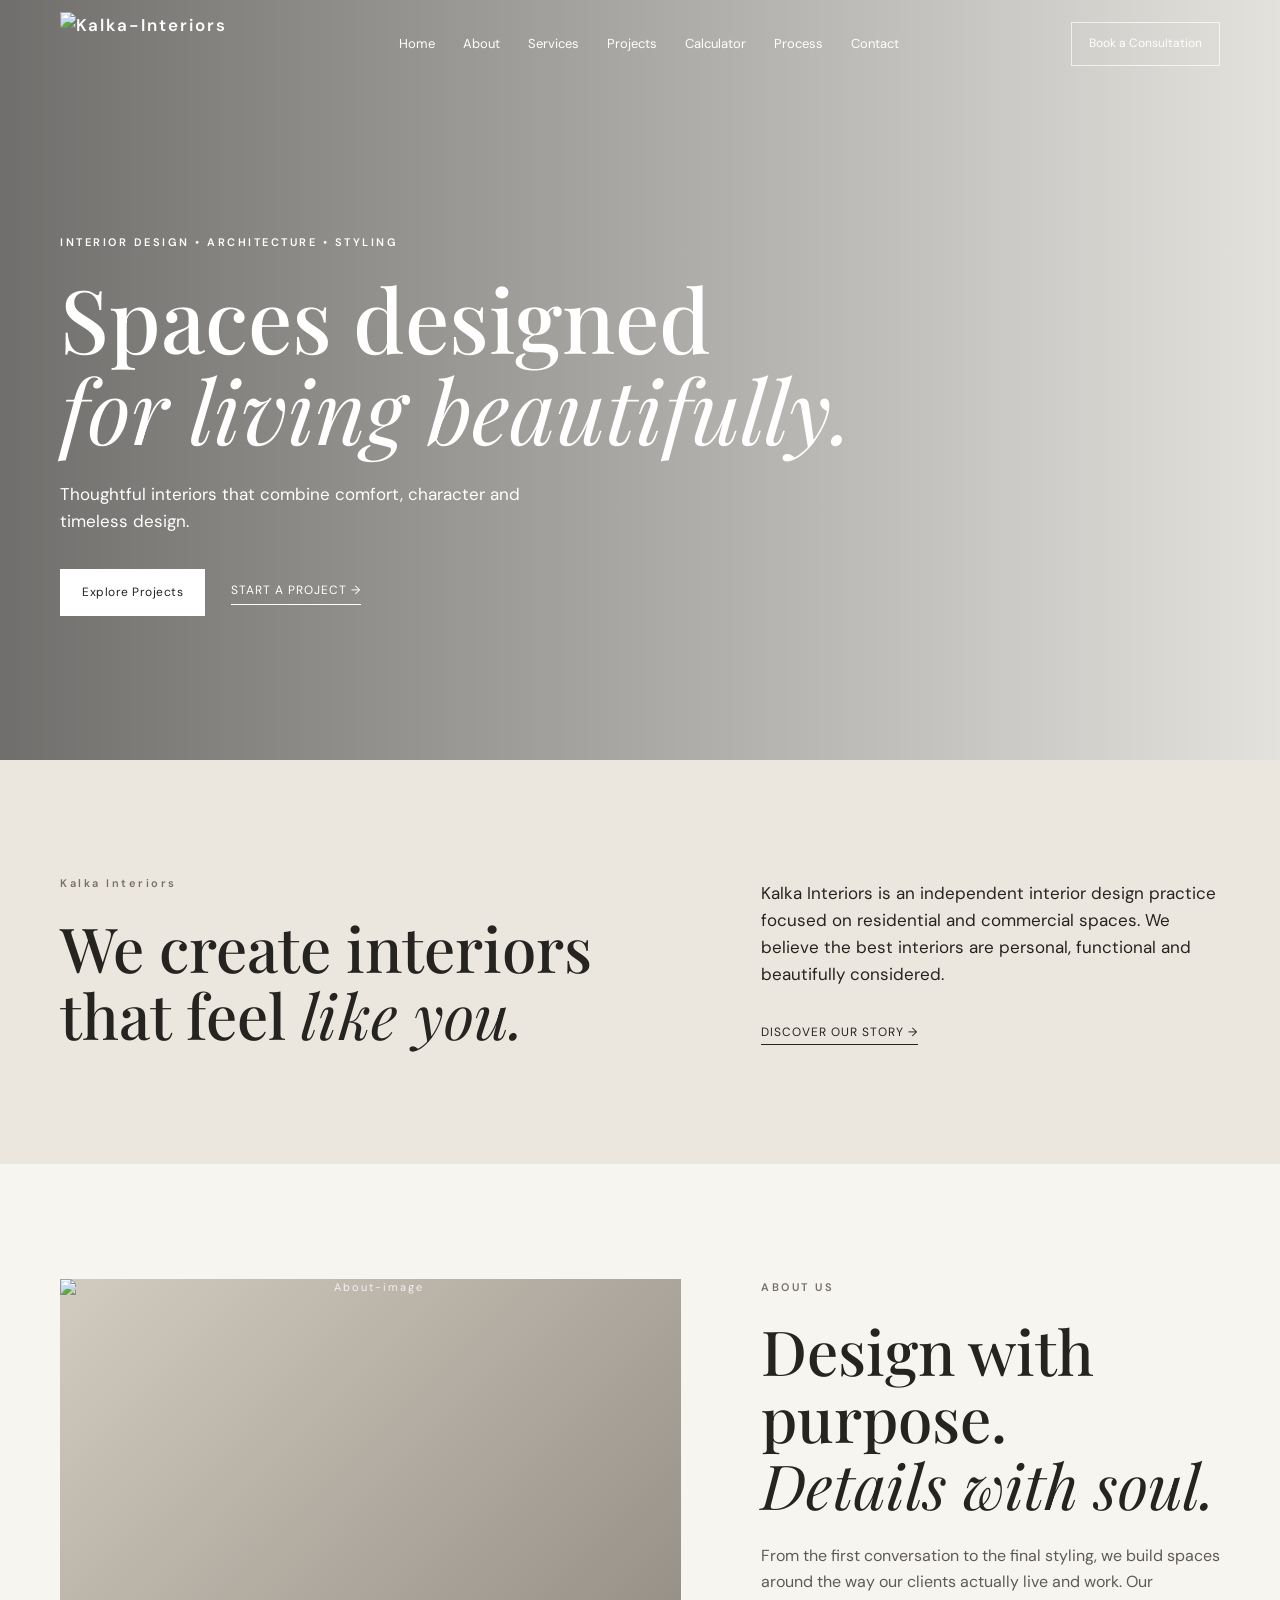
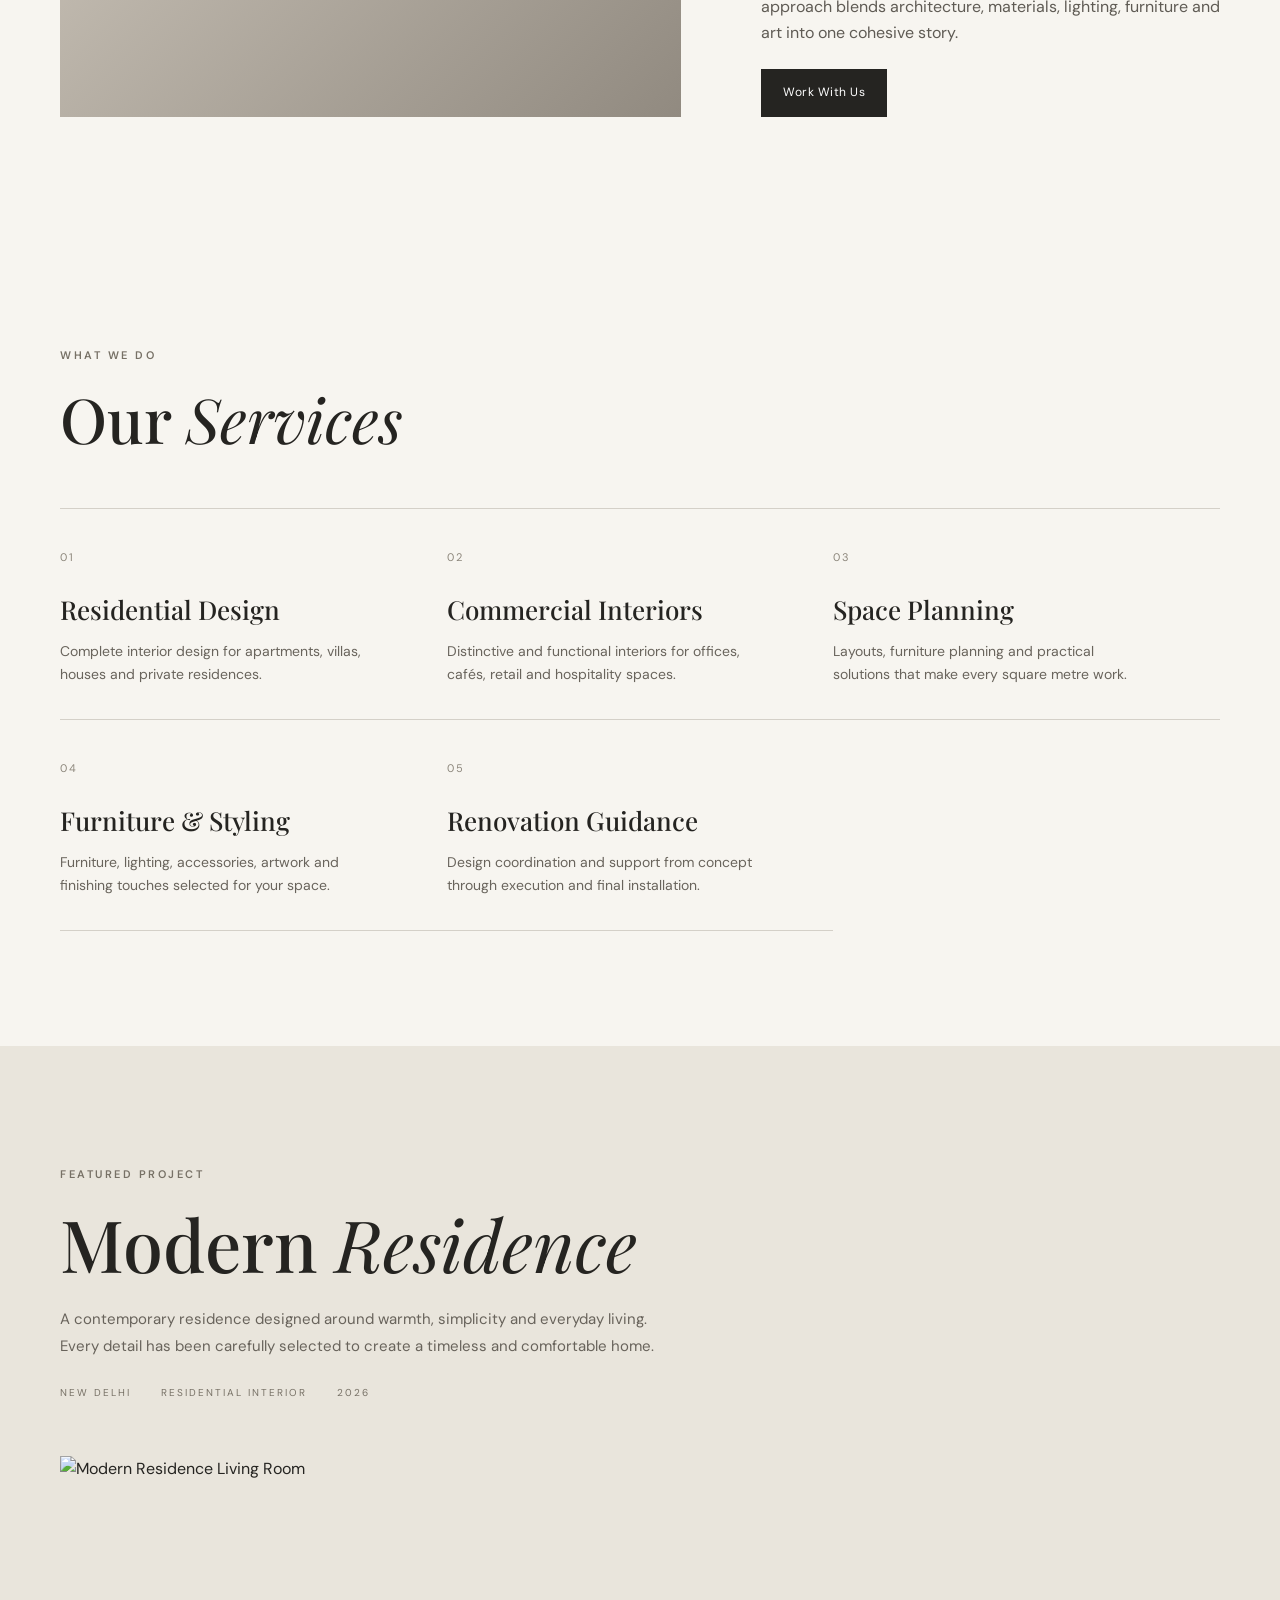
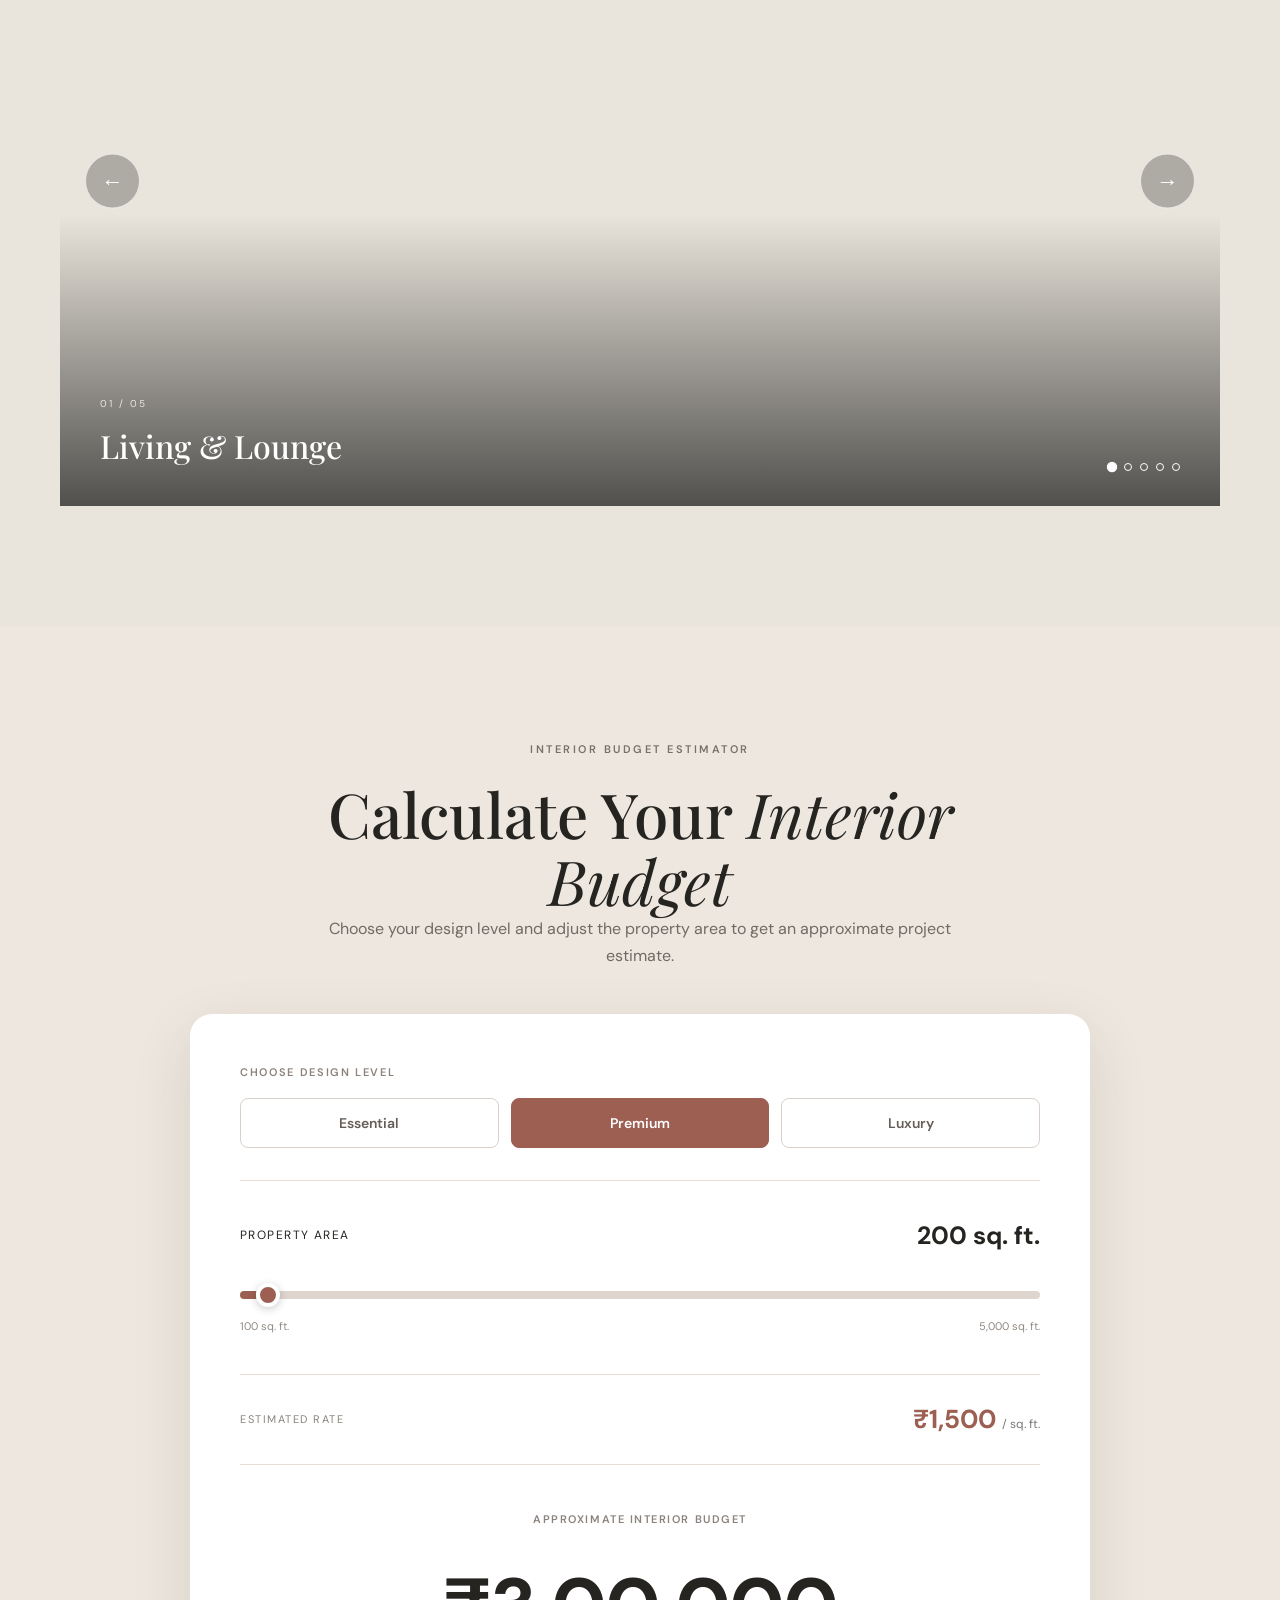
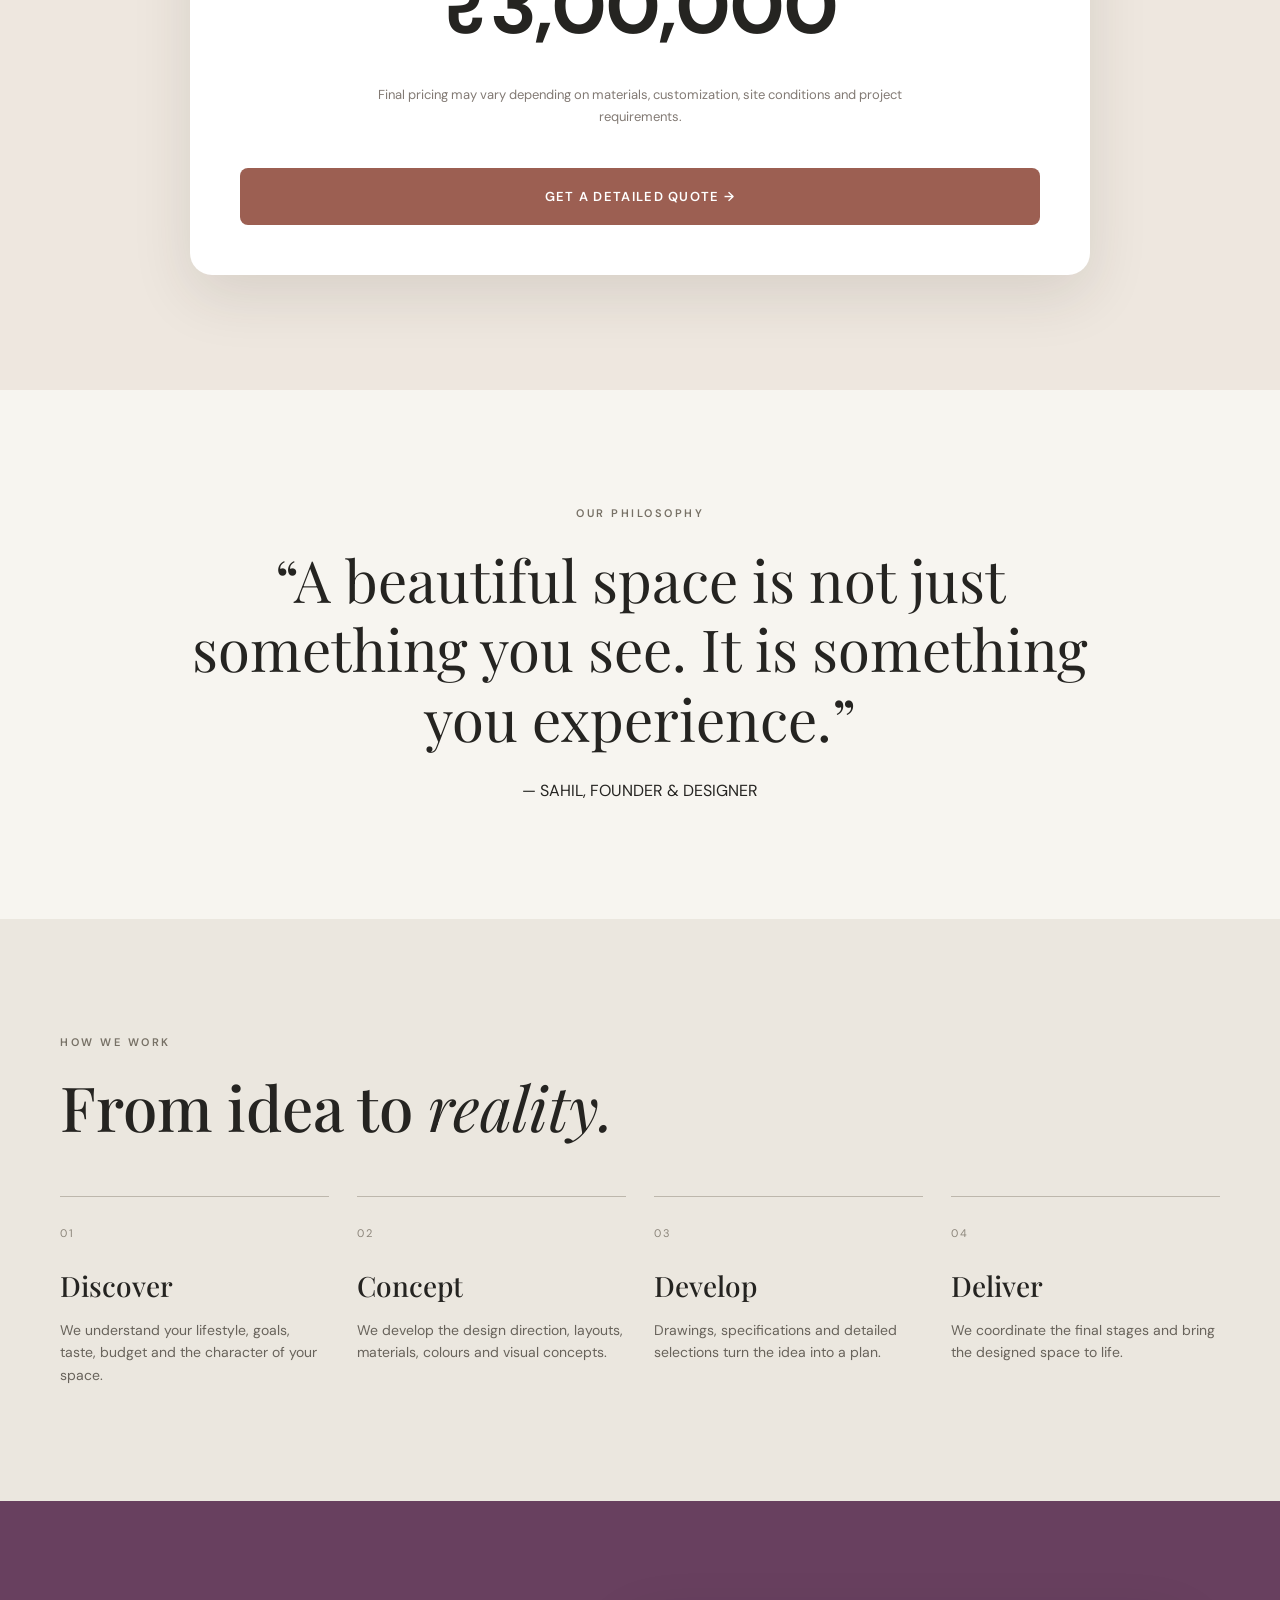
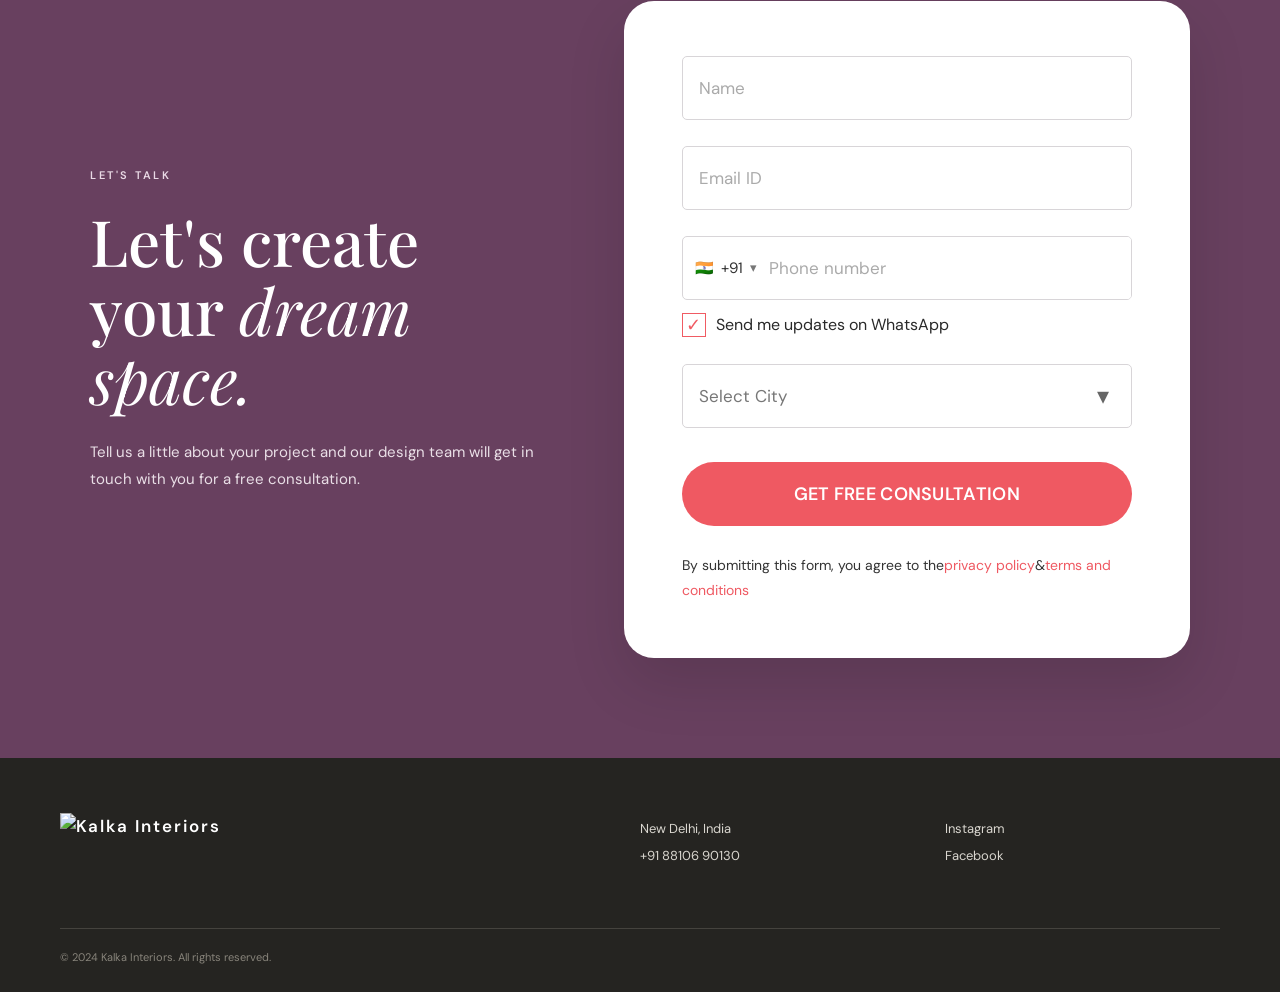
==== index.html @ 10a17a15 "Add files via upload" ====
<!DOCTYPE html>
<html lang="en">
<head>
  <meta charset="UTF-8" />
  <meta name="viewport" content="width=device-width, initial-scale=1.0" />
  <meta name="description" content="Kalka Interiors creates thoughtful and timeless interior designs. Explore our residential and commercial interior design services and start your project today." />
  <title>Kalka Interiors | Interior Design & Architecture</title>
  <meta name="robots" content="index, follow">
  <link rel="canonical" href="https://yourdomain.com/">
  <meta property="og:title" content="Kalka Interiors | Interior Design & Architecture">
  <meta property="og:description" content="Thoughtful interiors that combine comfort, character and timeless design.">
  <meta property="og:image" content="https://yourdomain.com/images/og-image.jpg">
  <meta property="og:url" content="https://yourdomain.com/">
  <meta property="og:type" content="website">
  <meta property="og:site_name" content="Kalka Interiors">
  <link rel="icon" href="images/logo.png" />
  <link rel="preconnect" href="https://fonts.googleapis.com">
  <link rel="preconnect" href="https://fonts.gstatic.com" crossorigin>
  <link href="https://fonts.googleapis.com/css2?family=DM+Sans:wght@400;500;600&family=Playfair+Display:wght@500;600&display=swap" rel="stylesheet">
  <link rel="stylesheet" href="style.css" />
</head>
<body>
<header class="header" id="home">
  <div class="container nav">
    <a class="logo" href="#home"><img src="images/logo.png" alt="Kalka-Interiors"></a>
    <button class="menu-toggle" aria-label="Open menu">☰</button>
    <nav class="nav-links">
      <a href="#home">Home</a><a href="#about">About</a><a href="#services">Services</a><a href="#projects">Projects</a><a href="#calculator">Calculator</a><a href="#process">Process</a><a href="#contact">Contact</a>
    </nav><a class="nav-cta" href="#contact">Book a Consultation</a>
  </div>
</header>
<main>
  <section class="hero">
    <div class="hero-image"></div><div class="hero-overlay"></div>
    <div class="container hero-content">
      <p class="eyebrow">INTERIOR DESIGN • ARCHITECTURE • STYLING</p>
      <h1>Spaces designed<br><em>for living beautifully.</em></h1>
      <p class="hero-text">Thoughtful interiors that combine comfort, character and timeless design.</p>
      <div class="hero-actions">
        <a class="button button-light" href="#projects">Explore Projects</a>
        <a class="text-link light" href="#contact">Start a Project →</a>
      </div>
    </div>
  </section>

  <section class="intro section">
    <div class="container intro-grid">
      <div><p class="eyebrow dark">Kalka Interiors</p><h2>We create interiors<br>that feel <em>like you.</em></h2></div>
      <div class="intro-copy">
        <p>Kalka Interiors is an independent interior design practice focused on residential and commercial spaces. We believe the best interiors are personal, functional and beautifully considered.</p>
        <a class="text-link" href="#about">Discover our story →</a>
      </div>
    </div>
  </section>
  <section class="about section" id="about">
    <div class="container split">
      <div class="about-image image-placeholder">
        <img src="images/about-image.png" alt="About-image">
      </div>
      <div class="about-copy">
        <p class="eyebrow dark">ABOUT US</p>
        <h2>Design with purpose.<br><em>Details with soul.</em></h2>
        <p>From the first conversation to the final styling, we build spaces around the way our clients actually live and work. Our approach blends architecture, materials, lighting, furniture and art into one cohesive story.</p>
        <a class="button button-dark" href="#contact">Work With Us</a>
      </div>
    </div>
  </section>
  <section class="services section" id="services">
    <div class="container">
      <div class="section-heading">
        <div><p class="eyebrow dark">WHAT WE DO</p><h2>Our <em>Services</em></h2></div>
      </div>
      <div class="service-grid">
        <article class="service-card">
          <span>01</span><h3>Residential Design</h3>
          <p>Complete interior design for apartments, villas, houses and private residences.</p>
        </article>
        <article class="service-card">
          <span>02</span><h3>Commercial Interiors</h3>
          <p>Distinctive and functional interiors for offices, cafés, retail and hospitality spaces.</p>
        </article>
        <article class="service-card">
          <span>03</span><h3>Space Planning</h3>
          <p>Layouts, furniture planning and practical solutions that make every square metre work.</p>
        </article>
        <article class="service-card">
          <span>04</span><h3>Furniture & Styling</h3>
          <p>Furniture, lighting, accessories, artwork and finishing touches selected for your space.</p>
        </article>
        <article class="service-card">
          <span>05</span><h3>Renovation Guidance</h3>
          <p>Design coordination and support from concept through execution and final installation.</p>
        </article>
      </div>
    </div>
  </section>
<section class="residence-section" id="projects">
    <div class="residence-container">
        <div class="residence-heading">
            <p class="eyebrow dark">FEATURED PROJECT</p>
            <h2>Modern <em>Residence</em></h2>
            <p class="residence-description">A contemporary residence designed around warmth, simplicity and everyday living. Every detail has been carefully selected to create a timeless and comfortable home.</p>
            <div class="residence-details">
                <span>NEW DELHI</span><span>RESIDENTIAL INTERIOR</span><span>2026</span>
            </div>
        </div>
        <div class="residence-slider">
            <div class="slides">
                <div class="slide active">
                    <img src="images/living-room.png" alt="Modern Residence Living Room">
                    <div class="slide-caption"><span>01 / 05</span><h3>Living & Lounge</h3></div>
                </div>
                <div class="slide">
                    <img src="images/bedroom.png" alt="Modern Residence Bedroom">
                    <div class="slide-caption"><span>02 / 05</span><h3>Master Bedroom</h3></div>
                </div>
                <div class="slide">
                    <img src="images/kitchen.png" alt="Modern Residence Kitchen">
                    <div class="slide-caption"><span>03 / 05</span><h3>Kitchen & Dining</h3></div>
                </div>
                <div class="slide">
                    <img src="images/dining-room.png" alt="Modern Residence Dining Area"><div class="slide-caption"><span>04 / 05</span><h3>Family Lounge</h3></div>
                </div>
                <div class="slide">
                    <img src="images/bathroom.png" alt="Modern Residence Bathroom"><div class="slide-caption"><span>05 / 05</span><h3>Luxury Bathroom</h3></div>
                </div>
            </div>
            <button class="slider-button previous" onclick="changeSlide(-1)">
                &#8592;
            </button>
            <button class="slider-button next" onclick="changeSlide(1)">
                &#8594;
            </button>
            <div class="slider-dots">
                <button class="dot active" onclick="showSlide(0)"></button>
                <button class="dot" onclick="showSlide(1)"></button>
                <button class="dot" onclick="showSlide(2)"></button>
                <button class="dot" onclick="showSlide(3)"></button>
                <button class="dot"onclick="showSlide(4)"></button>
            </div>
        </div>
    </div>
</section>
<!-- INTERIOR CALCULATOR -->
<section class="calculator-section section" id="calculator">
      <div class="container calculator-wrap">
        <div class="calculator-heading">
          <p class="eyebrow dark">INTERIOR BUDGET ESTIMATOR</p>
          <h2>Calculate Your <em>Interior Budget</em></h2>
          <p>Choose your design level and adjust the property area to get an approximate project estimate.</p>
        </div>
        <div class="calculator-card">
          <div class="calculator-level-selection">
            <span class="calculator-label">CHOOSE DESIGN LEVEL</span>
            <div class="level-buttons">
              <button class="level-select-button" data-level="Essential">Essential</button>
              <button class="level-select-button active" data-level="Premium">Premium</button>
              <button class="level-select-button" data-level="Luxury">Luxury</button>
            </div>
          </div>
          <div class="calculator-area">
            <div class="calculator-row"><span>PROPERTY AREA</span><strong><span id="areaValue">200</span> sq.
                ft.</strong></div>
            <input type="range" id="areaSlider" min="100" max="5000" step="50" value="200">
            <div class="range-labels"><span>100 sq. ft.</span><span>5,000 sq. ft.</span></div>
          </div>
          <div class="price-per-square"><span>ESTIMATED RATE</span><strong>₹<span id="pricePerSqFt">1,500</span>
              <small>/ sq. ft.</small></strong></div>
          <div class="total-estimate"><span>APPROXIMATE INTERIOR BUDGET</span>
            <h3>₹<span id="totalPrice">7,50,000</span></h3>
            <p>Final pricing may vary depending on materials, customization, site conditions and project requirements.
            </p>
          </div>
          <button class="calculator-button" type="button" onclick="goToConsultation()">GET A DETAILED QUOTE →</button>
        </div>
      </div>
    </section>

  <section class="quote section">
    <div class="container">
      <p class="eyebrow dark">OUR PHILOSOPHY</p>
      <blockquote>“A beautiful space is not just something you see. It is something you experience.”</blockquote>
      <p>— SAHIL, FOUNDER & DESIGNER</p>
    </div>
  </section>
  <section class="process section" id="process">
    <div class="container">
      <div class="section-heading">
        <div><p class="eyebrow dark">HOW WE WORK</p><h2>From idea to <em>reality.</em></h2></div>
      </div>
      <div class="process-grid">
        <div><span>01</span><h3>Discover</h3><p>We understand your lifestyle, goals, taste, budget and the character of your space.</p></div>
        <div><span>02</span><h3>Concept</h3><p>We develop the design direction, layouts, materials, colours and visual concepts.</p></div>
        <div><span>03</span><h3>Develop</h3><p>Drawings, specifications and detailed selections turn the idea into a plan.</p></div>
        <div><span>04</span><h3>Deliver</h3><p>We coordinate the final stages and bring the designed space to life.</p></div>
      </div>
    </div>
  </section>
  <!-- CONTACT / FREE CONSULTATION -->
<section class="consultation-section" id="contact">
    <div class="consultation-container">
        <div class="consultation-info">
            <p class="eyebrow dark">LET'S TALK</p>
            <h2>Let's create your <em>dream space.</em></h2>
            <p>Tell us a little about your project and our design team will get in touch with you for a free consultation.</p>
        </div>
        <div class="consultation-form-card">
            <form id="consultationForm">
                <div class="form-group">
                    <input type="text" id="name" name="name" placeholder="Name" required>
                </div>
                <div class="form-group">
                    <input type="email" id="email" name="email" placeholder="Email ID" required>
                </div>
                <div class="phone-group">
                    <div class="country-code"><span>🇮🇳</span><span>+91</span><span class="country-arrow">▾</span></div>
                    <input type="tel" id="phone" name="phone" placeholder="Phone number" maxlength="10" required>
                </div>
                <label class="whatsapp-option">
                    <input type="checkbox" id="whatsapp" name="whatsapp" checked>
                    <span class="custom-checkbox">✓</span><span>Send me updates on WhatsApp</span>
                </label>
                <div class="form-group select-group">
                    <select id="city" name="city" required>
                        <option value="" disabled selected>Select City</option>
                        <option>Delhi</option><option>Gurugram</option><option>Noida</option><option>Ghaziabad</option><option>Faridabad</option><option>Mumbai</option><option>Bengaluru</option><option>Hyderabad</option><option>Pune</option><option>Chandigarh</option><option>Other</option>
                    </select>
                    <span class="select-arrow">▾</span>
                </div>
                <button type="submit" class="consultation-button">GET FREE CONSULTATION</button>
                <p class="privacy-text">
                    By submitting this form, you agree to the<a href="#">privacy policy</a>&<a href="#">terms and conditions</a>
                </p>
            </form>
        </div>
    </div>
</section>
</main>
<footer class="footer">
  <div class="container footer-grid">
    <div><a class="logo" href="#home"><img src="images/logo.png" alt="Kalka Interiors"></a></div>
    <div><p>New Delhi, India</p><p>+91 88106 90130</p></div>
    <div><p><a href="https://www.instagram.com/kalka.interiors?utm_source=ig_web_button_share_sheet&igsh=ZDNlZDc0MzIxNw==" target="_blank">Instagram</a></p><p><a href="#" target="_blank">Facebook</a></p></div>
  </div>
  <div class="container copyright">© 2024 Kalka Interiors. All rights reserved.</div>
</footer>
<script src="script.js"></script>
</body>
</html>
---- style.css ----
* {box-sizing: border-box; margin: 0; padding: 0} html {scroll-behavior: smooth} body {font-family: "DM Sans", sans-serif; color: #252421; background: #f7f5f0; line-height: 1.6} a {text-decoration: none;color: inherit}
.container {width: min(1160px, 92%); margin: auto} .header {position: absolute; top: 0; left: 0; width: 100%; z-index: 10; color: #fff} .nav {height: 88px; display: flex; align-items: center; justify-content: space-between; gap: 28px}
.logo {font-weight: 600; letter-spacing: 2px; font-size: 17px} .logo img {height: 65px; width: auto; display: block;}
@media (max-width: 800px) {.logo img {height: 55px;}}.logo span {font-weight: 400}
.nav-links {display: flex; gap: 28px; font-size: 13px}
.nav-links a:hover,.footer a:hover {text-decoration: underline}
.nav-cta {border: 1px solid rgba(255, 255, 255, .7); padding: 11px 17px; font-size: 12px}
.nav-cta:hover {background: #9c5f52; color: white}
.menu-toggle {display: none; background: none; border: 0; color: #fff; font-size: 25px}
.hero {min-height: 760px; position: relative; display: flex; align-items: center; color: #fff; overflow: hidden}
.hero-image{position:absolute;inset:0;background:url("images/home-page.png") center/cover no-repeat}
.hero-overlay {position: absolute; inset: 0; background: linear-gradient(90deg, rgba(0, 0, 0, .55), rgba(0, 0, 0, .08))}
.hero-content {position: relative; z-index: 1; padding-top: 90px}
.eyebrow {font-size: 11px; letter-spacing: 2.5px; font-weight: 600; margin-bottom: 22px}
.hero h1 {font-family: "Playfair Display", serif; font-size: clamp(48px, 7vw, 88px); line-height: 1.03; font-weight: 500; max-width: 850px}
.hero h1 em,h2 em {font-weight: 400}
.hero-text {max-width: 500px; margin: 26px 0 34px; font-size: 17px}
.hero-actions {display: flex; align-items: center; gap: 26px}
.button {display: inline-block; padding: 14px 22px; font-size: 12px; letter-spacing: .5px}
.button-light {background: #fff; color: #222}
.button-dark {background: #252421;color: #fff}
.text-link {font-size: 12px; letter-spacing: 1px; text-transform: uppercase; border-bottom: 1px solid #252421; padding-bottom: 4px}
.text-link.light {color: #fff; border-color: #fff}
.section {padding: 115px 0}
.intro {background: #ebe7df}
.intro-grid,.split {display: grid; grid-template-columns: 1.15fr .85fr;gap: 80px; align-items: center}
h2 {font-family: "Playfair Display", serif; font-size: clamp(40px, 5vw, 62px); font-weight: 500; line-height: 1.08}
.intro-copy {font-size: 17px; max-width: 500px}
.intro-copy p {margin-bottom: 28px}
.eyebrow.dark {color: #777166}
.about-image {height: 610px}
.image-placeholder {background: linear-gradient(135deg, #d2cbc0, #918a80);display: flex; align-items: center; justify-content: center; color: rgba(255, 255, 255, .8); text-align: center; font-size: 11px; letter-spacing: 2px}
.about-image {width: 100%; height: 100%; overflow: hidden}
.about-image img {width: 100%; height: 100%; object-fit: cover; display: block}
.project-image img {width: 100%; height: 100%; object-fit: cover; display: block}
.about-copy>p:not(.eyebrow) {margin: 24px 0; color: #5f5b54}
.section-heading {display: flex; justify-content: space-between; align-items: end; gap: 40px; margin-bottom: 55px}
.section-heading>p {max-width: 390px; color: #6c675e}
.service-grid {display: grid; grid-template-columns: repeat(3, 1fr); border-top: 1px solid #d4d0c8}
.service-card {padding: 34px 25px 34px 0; border-bottom: 1px solid #d4d0c8}
.service-card span, .process-grid span {font-size: 11px; letter-spacing: 2px; color: #8c867b}
.service-card h3 {font-family: "Playfair Display", serif; font-size: 26px; font-weight: 500; margin: 20px 0 10px}
.service-card p {color: #69645c; font-size: 14px; max-width: 320px}
.projects {background: #e9e5dc}
.project-grid {display: grid; grid-template-columns: 1fr 1fr; gap: 55px 28px}
.project-image {height: 430px}
.project.large .project-image {height: 560px}
.project-meta {display: flex; justify-content: space-between; padding-top: 17px}
.project-meta h3 {font-family: "Playfair Display", serif; font-size: 25px; font-weight: 500}
.project-meta p, .project-meta>span {font-size: 12px; color: #777166}
.quote {text-align: center; background: #f7f5f0}
.quote blockquote {font-family: "Playfair Display", serif; font-size: clamp(34px, 5vw, 58px); line-height: 1.2; max-width: 900px; margin: 0 auto 25px}
.quote>p:last-child {font-size: 11px; letter-spacing: 2px; color: #777166}
.process {background: #ebe7df}
.process-grid {display: grid; grid-template-columns: repeat(4, 1fr); gap: 28px}
.process-grid>div {border-top: 1px solid #bdb7ac;padding-top: 22px}
.process-grid h3 {font-family: "Playfair Display", serif; font-size: 28px; font-weight: 500; margin: 20px 0 10px}
.process-grid p {font-size: 14px; color: #68635b}
.cta {background: #302f2b; color: #fff; text-align: center; padding: 125px 0}
.cta h2 {font-size: clamp(48px, 6vw, 74px)}
.cta p:not(.eyebrow) {margin: 20px auto 32px; max-width: 520px; color: #d1cec7}
.footer {background: #252421; color: #d9d6cf; padding: 55px 0 25px} .footer-grid {display: grid; grid-template-columns: 2fr 1fr 1fr; gap: 30px} .footer .logo {color: #fff} .footer-grid p {font-size: 13px; margin-top: 6px}
.copyright {border-top: 1px solid #45433e; margin-top: 50px; padding-top: 20px; font-size: 11px; color: #88847b}
@media(max-width:800px) {.nav-links,.nav-cta {display: none} .menu-toggle {display: block} .nav {height: 72px} .nav-links.open {display: flex; position: absolute; top: 72px; left: 0; width: 100%; padding: 25px; flex-direction: column; background: #252421; gap: 18px} .hero {min-height: 690px} .section {padding: 80px 0} .intro-grid,.split {grid-template-columns: 1fr; gap: 45px} .about-image {height: 430px} .section-heading {display: block} .section-heading>p {margin-top: 20px} .service-grid {grid-template-columns: 1fr 1fr} .project-grid {grid-template-columns: 1fr} .project-image, .project.large .project-image {height: 430px} .process-grid {grid-template-columns: 1fr 1fr} .footer-grid {grid-template-columns: 1fr 1fr}}
@media(max-width:520px) {.hero h1 {font-size: 48px} .service-grid,.process-grid {grid-template-columns: 1fr} .hero-actions {flex-direction: column; align-items: flex-start} .project-meta h3 {font-size: 21px}}
.residence-section {background: #e9e5dc;padding: 120px 0} .residence-container {width: min(1160px, 92%); margin: auto} .residence-heading {max-width: 720px; margin-bottom: 55px;} .residence-heading h2 {font-family: "Playfair Display", serif; font-size: clamp(45px, 6vw, 72px); font-weight: 500; line-height: 1.05; margin-bottom: 25px;} .residence-heading h2 em {font-weight: 400;} .residence-description {max-width: 600px; color: #68635b; font-size: 15px; line-height: 1.8;} .residence-details {display: flex; gap: 30px; margin-top: 25px; font-size: 10px; letter-spacing: 2px; color: #777166;} .residence-slider {position: relative; width: 100%; overflow: hidden;}
.slides {position: relative; width: 100%; height: 650px;}
.slide {position: absolute; inset: 0; opacity: 0; visibility: hidden; transition:opacity 0.8s ease,visibility 0.8s ease;}
.slide.active {opacity: 1; visibility: visible;}
.slide img { width: 100%; height: 100%; display: block; object-fit: cover;}
.slide::after {content: ""; position: absolute; left: 0; right: 0; bottom: 0; height: 45%; background: linear-gradient(transparent, rgba(0, 0, 0, 0.65) ); pointer-events: none;}
.slide-caption {position: absolute; left: 40px; bottom: 35px; color: white; z-index: 2;}
.slide-caption span { display: block; font-size: 10px; letter-spacing: 2px; margin-bottom: 8px; opacity: 0.8;}
.slide-caption h3 { font-family: "Playfair Display", serif; font-size: 32px; font-weight: 500;}
.slider-button { position: absolute; top: 50%; transform: translateY(-50%); width: 55px; height: 55px; border-radius: 50%; border: 1px solid rgba(255,255,255,0.7); background: rgba(0,0,0,0.25); color: white; font-size: 22px; cursor: pointer; z-index: 5; transition: all 0.3s ease;}
.slider-button:hover { background: white; color: #222; transform:translateY(-50%)scale(1.05);}
.slider-button.previous { left: 25px;}
.slider-button.next { right: 25px;}
.slider-dots { position: absolute; bottom: 35px; right: 40px; display: flex; gap: 8px; z-index: 5;}
.dot { width: 8px; height: 8px; border-radius: 50%; border: 1px solid white; background: transparent; cursor: pointer; padding: 0; transition: all 0.3s ease;}
.dot.active {background: white; transform: scale(1.3);}
@media (max-width: 800px) { .residence-section {padding: 80px 0;} .residence-details {flex-wrap: wrap; gap: 12px 20px;} .slides {height: 520px;} .slider-button {width: 45px; height: 45px;font-size: 18px;} .slider-button.previous {left: 15px;} .slider-button.next {right: 15px;} .slide-caption {left: 25px;bottom: 25px;} .slide-caption h3 {font-size: 25px;} .slider-dots {right: 25px; bottom: 25px;}}
@media (max-width: 500px) { .slides {height: 430px;}.slide-caption h3 {font-size: 21px;} .slider-dots {bottom: 20px; right: 20px;}}
.consultation-section {background: #68405f; padding: 100px 0;}
.consultation-container { width: min(1100px, 92%); margin: auto; display: grid; grid-template-columns: 0.9fr 1.1fr; gap: 70px; align-items: center;}
.consultation-info { color: white;}
.consultation-info .eyebrow { color: #e9d9e5;}
.consultation-info h2 { font-family: "Playfair Display", serif; font-size: clamp(42px, 5vw, 65px); line-height: 1.08; font-weight: 500; margin-bottom: 25px;}
.consultation-info h2 em { font-weight: 400;}
.consultation-info > p:last-child { max-width: 450px; color: #eadfe7; font-size: 15px; line-height: 1.8;}
.consultation-form-card {
    background: #ffffff;
    border-radius: 30px;
    padding: 55px 58px;
    box-shadow:
        0 25px 60px rgba(0, 0, 0, 0.12);
}
.form-group {
    margin-bottom: 26px;
}
.form-group input,
.phone-group,
.select-group {
    width: 100%;
    height: 64px;
    border: 1px solid #d8d5d8;
    border-radius: 5px;
    background: #fff;
}
.form-group input {
    padding: 0 16px;
    font-family: "DM Sans", sans-serif;
    font-size: 17px;
    color: #333;
    outline: none;
    transition: border 0.2s ease;
}
.form-group input::placeholder,
.phone-group input::placeholder {
    color: #aaa;
}
.form-group input:focus,
.phone-group:focus-within,
.select-group:focus-within {
    border-color: #a77c9d;
}
.phone-group {
    display: flex;
    align-items: center;
    margin-bottom: 12px;
    overflow: hidden;
}
.country-code {
    height: 100%;
    display: flex;
    align-items: center;
    gap: 7px;
    padding: 0 12px;
    font-size: 15px;
    color: #333;
    white-space: nowrap;
}

.country-arrow {
    color: #777;
    font-size: 13px;
}
.phone-group input {
    height: 100%;
    flex: 1;
    border: none;
    outline: none;
    font-family: "DM Sans", sans-serif;
    font-size: 17px;
    padding-right: 15px;
}
.whatsapp-option {
    display: flex;
    align-items: center;
    gap: 10px;
    margin: 4px 0 26px;
    font-size: 16px;
    color: #292929;
    cursor: pointer;
}
.whatsapp-option input {
    display: none;
}
.custom-checkbox {
    width: 24px;
    height: 24px;
    display: flex;
    align-items: center;
    justify-content: center;
    border: 1px solid #f05b63;
    color: #f05b63;
    font-size: 18px;
    line-height: 1;
}
.whatsapp-option input:not(:checked)
+ .custom-checkbox {
    color: transparent;
}
.select-group {
    position: relative;
    margin-bottom: 34px;
}
.select-group select {
    width: 100%;
    height: 100%;
    appearance: none;
    border: none;
    outline: none;
    background: transparent;
    padding: 0 45px 0 16px;
    font-family: "DM Sans", sans-serif;
    font-size: 17px;
    color: #777;
    cursor: pointer;
}
.select-group select:valid {
    color: #333;
}
.select-arrow {
    position: absolute;
    right: 22px;
    top: 50%;
    transform: translateY(-50%);
    font-size: 24px;
    color: #666;
    pointer-events: none;
}
.consultation-button {
    width: 100%;
    height: 64px;
    border: none;
    border-radius: 40px;
    background: #ef5962;
    color: white;
    font-family: "DM Sans", sans-serif;
    font-size: 18px;
    font-weight: 600;
    letter-spacing: 0.3px;
    cursor: pointer;
    transition:transform 0.2s ease, background 0.2s ease;}
.consultation-button:hover {
    background: #df4c55;
    transform: translateY(-2px);
}
.privacy-text {margin-top: 27px; font-size: 14px; line-height: 1.8; color: #333;} .privacy-text a {color: #ef5962;} .privacy-text a:hover {text-decoration: underline;}
@media (max-width: 850px) {.consultation-container {grid-template-columns: 1fr; gap: 45px;}.consultation-info {text-align: center;}.consultation-info > p:last-child {margin: auto;}}
@media (max-width: 550px) {.consultation-section {padding: 65px 0;}.consultation-form-card {padding: 35px 25px; border-radius: 25px;}.form-group input,.phone-group,.select-group,.consultation-button {height: 60px;}.consultation-button {font-size: 15px;}.whatsapp-option {font-size: 14px;}}
:root{--ink:#302b28;--muted:#716a64;--paper:#f5f1eb;--accent:#9c5f52;--dark:#211c19;--line:#e5ded8}* {box-sizing:border-box} 
.calculator-section{background:#eee7df}.calculator-wrap{max-width:900px}.calculator-heading{text-align:center;max-width:680px;margin:0 auto 45px}.calculator-heading>p:last-child{color:var(--muted);line-height:1.7}.calculator-card{background:#fff;border-radius:22px;padding:50px;box-shadow:0 20px 60px rgba(50,40,35,.12)}.calculator-level-selection{padding-bottom:32px;margin-bottom:35px;border-bottom:1px solid var(--line)}.calculator-label{display:block;margin-bottom:16px;font-size:11px;font-weight:600;letter-spacing:.15em;color:#8b827c}.level-buttons{display:grid;grid-template-columns:repeat(3,1fr);gap:12px}.level-select-button{padding:15px 10px;border:1px solid #d9d0ca;background:#fff;border-radius:8px;color:#655d58;font:600 14px "DM Sans";cursor:pointer}.level-select-button.active{background:var(--accent);border-color:var(--accent);color:#fff}.calculator-row,.price-per-square{display:flex;justify-content:space-between;align-items:center;gap:20px}.calculator-row{margin-bottom:25px;font-size:12px;letter-spacing:.12em}.calculator-row strong{font-size:25px;letter-spacing:0}.calculator-area{margin-bottom:38px}#areaSlider{width:100%;height:8px;appearance:none;border-radius:999px;outline:0;background:#ddd5ce}#areaSlider::-webkit-slider-thumb{appearance:none;width:24px;height:24px;border-radius:50%;background:var(--accent);border:4px solid #fff;box-shadow:0 2px 8px rgba(0,0,0,.2);cursor:pointer}#areaSlider::-moz-range-thumb{width:18px;height:18px;border-radius:50%;background:var(--accent);border:4px solid #fff;cursor:pointer}.range-labels{display:flex;justify-content:space-between;color:#918983;font-size:11px;margin-top:12px}.price-per-square{padding:24px 0;border-top:1px solid var(--line);border-bottom:1px solid var(--line);font-size:11px;letter-spacing:.14em;color:#8b827c}.price-per-square strong{font-size:26px;color:var(--accent);letter-spacing:0}.price-per-square small{font-size:12px;color:#777;font-weight:400}.total-estimate{text-align:center;padding:40px 0}.total-estimate>span{font-size:11px;letter-spacing:.14em;color:#8b827c;font-weight:600}.total-estimate h3{font-size:clamp(46px,7vw,78px);margin:14px 0}.total-estimate p{max-width:560px;margin:auto;color:#827a74;font-size:13px;line-height:1.7}.calculator-button{width:100%;padding:20px;border:0;background:var(--accent);color:#fff;border-radius:8px;font:600 13px "DM Sans";letter-spacing:.1em;cursor:pointer}
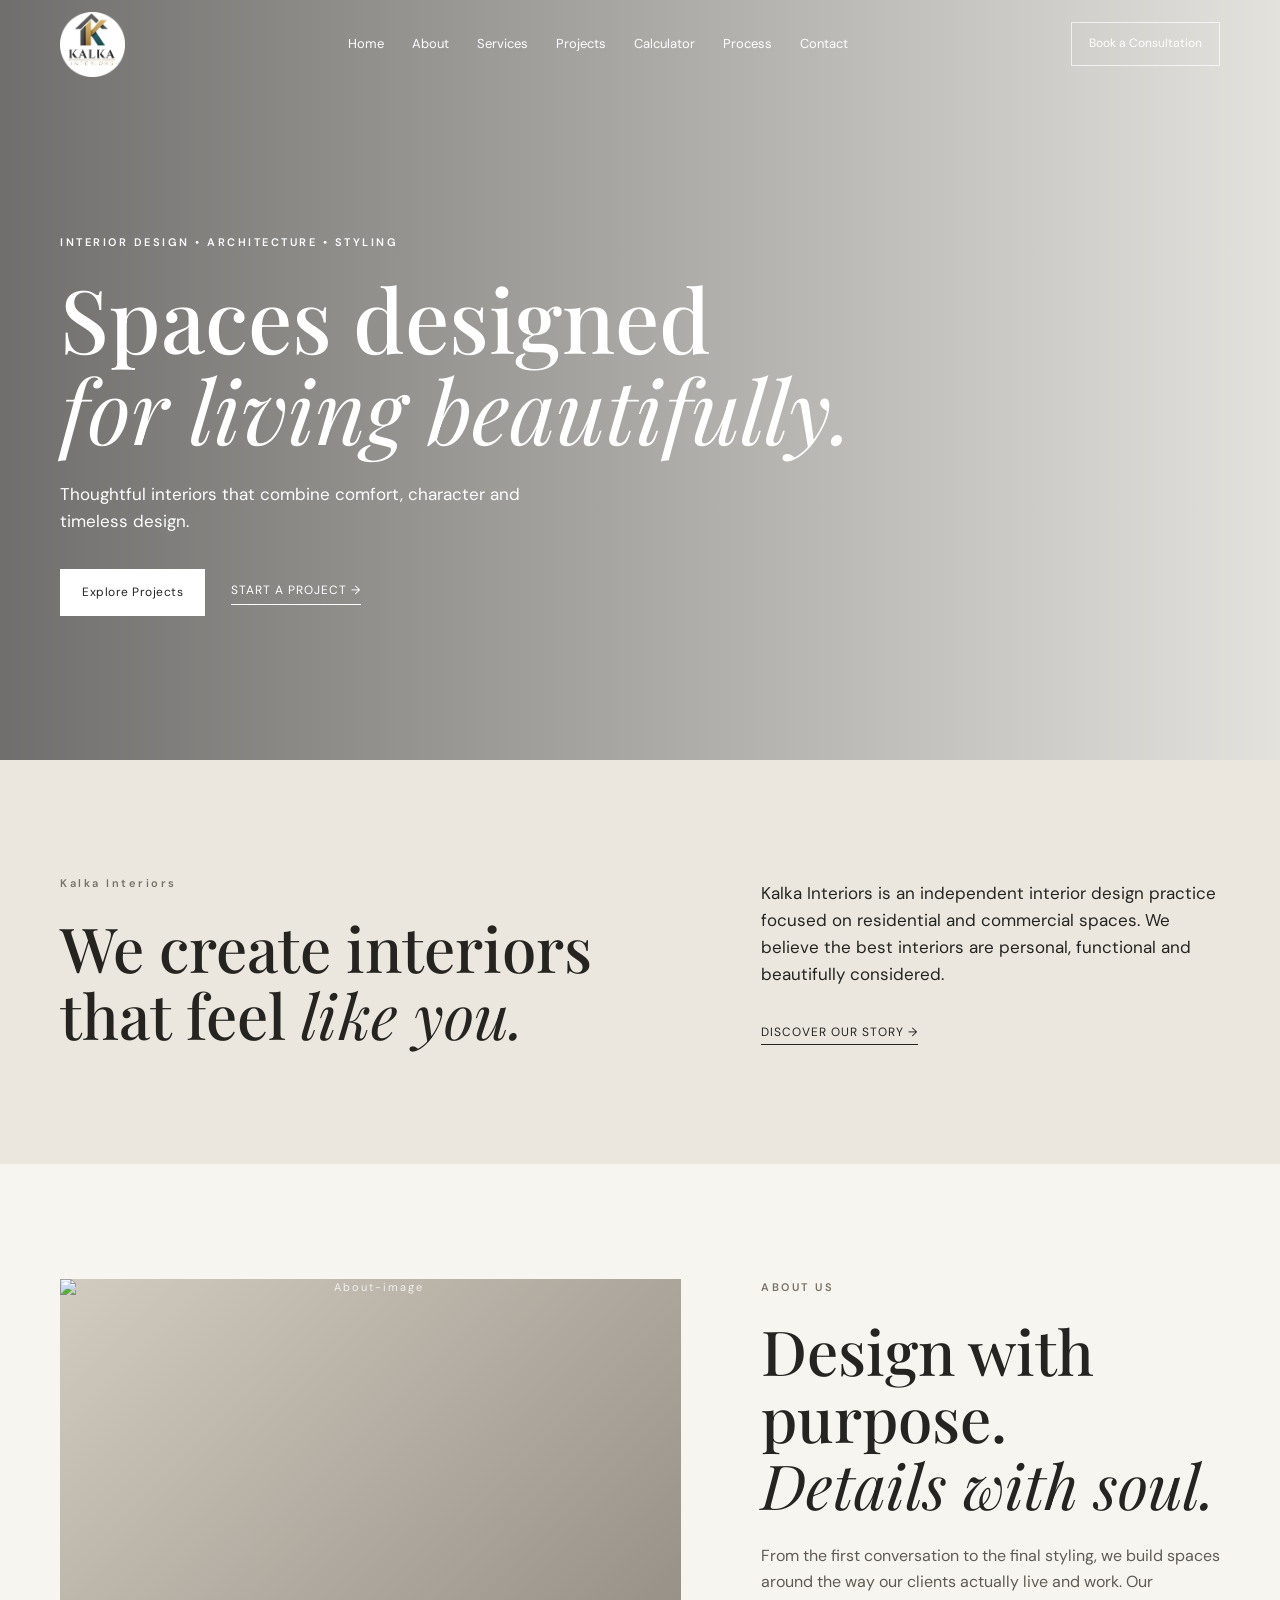
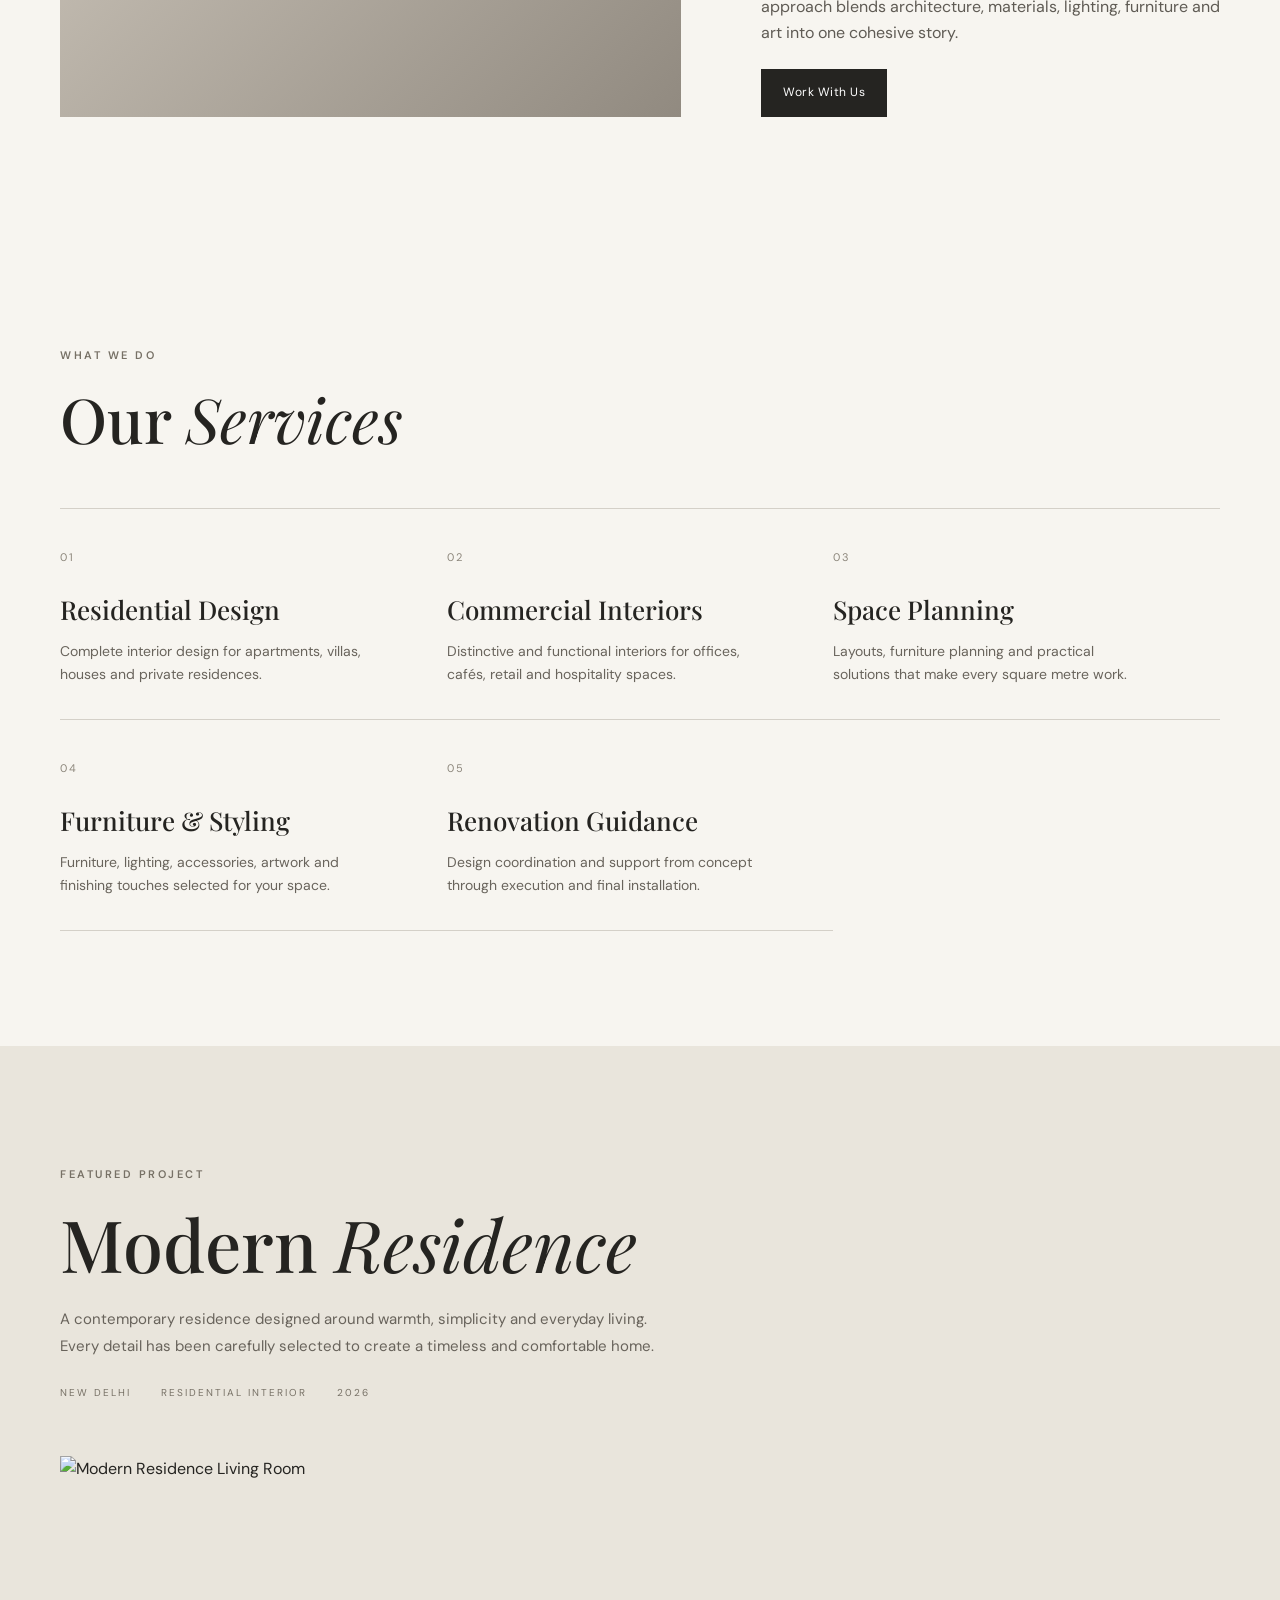
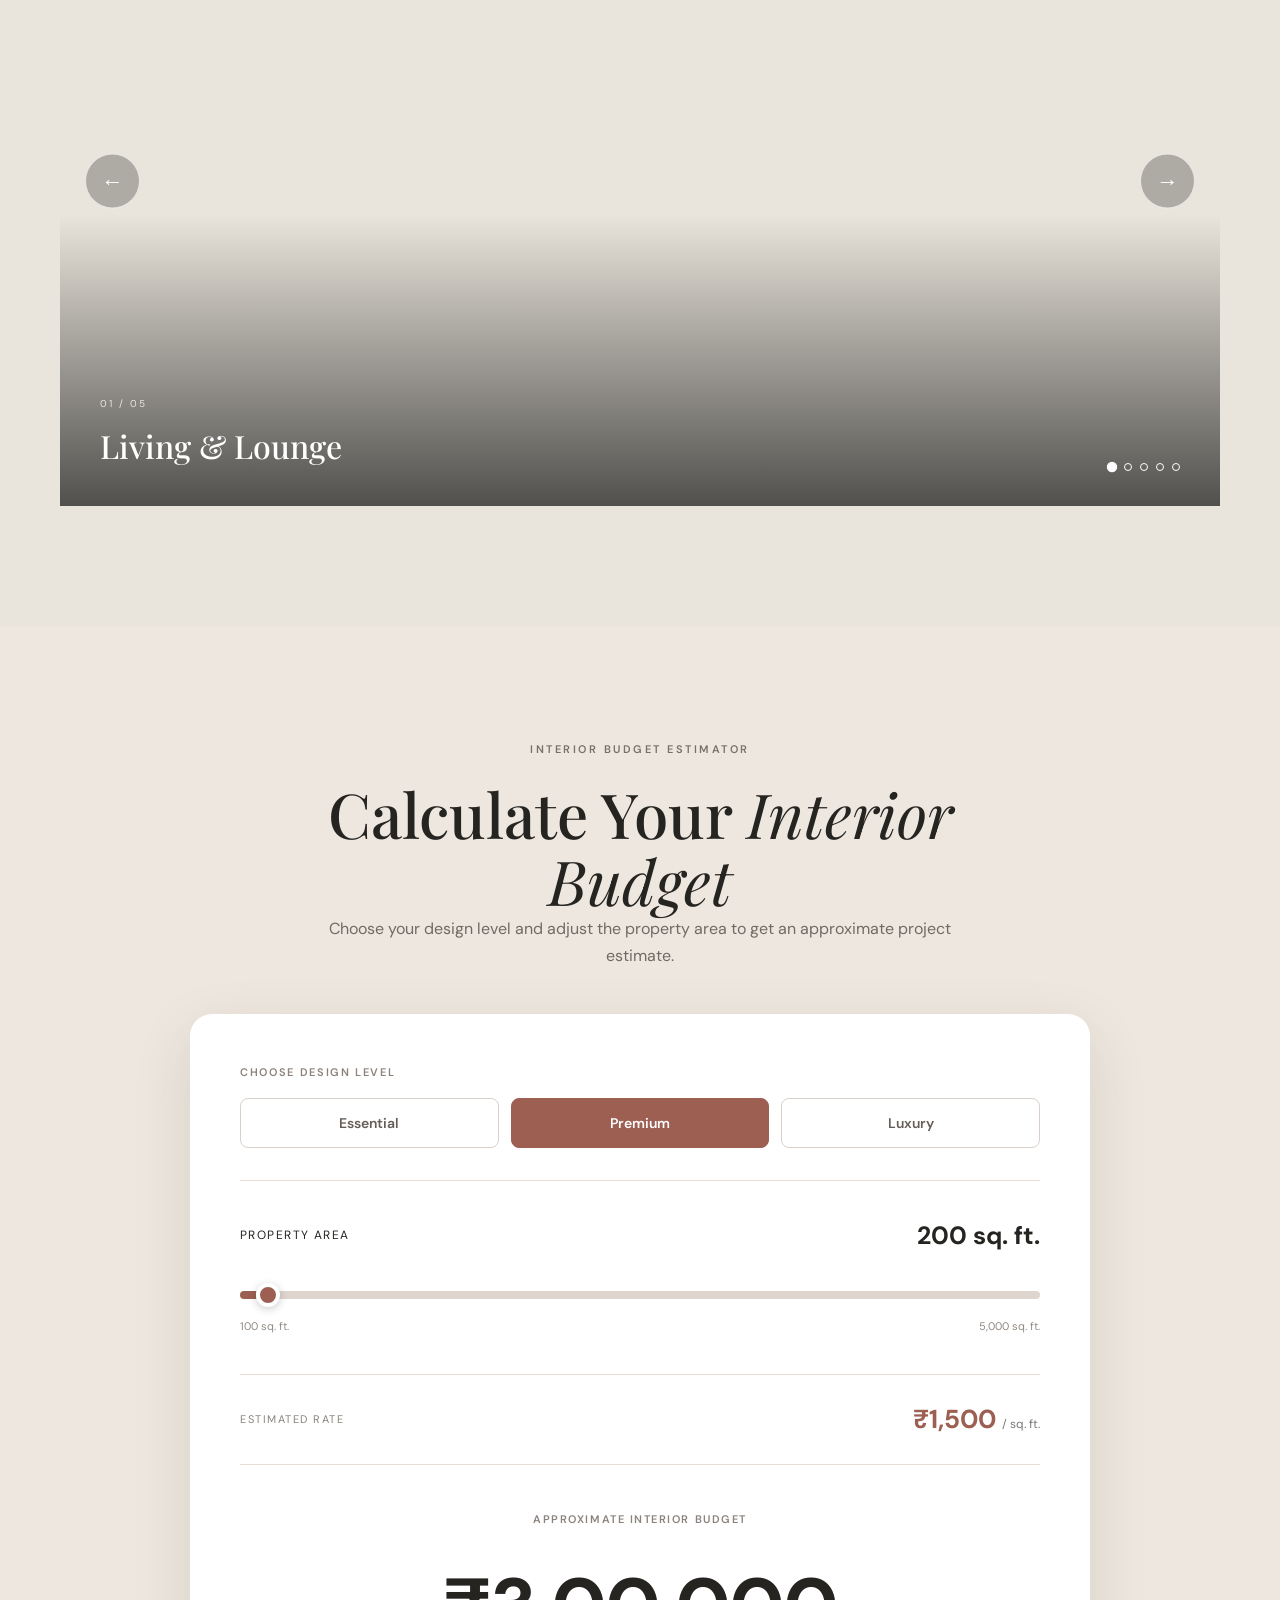
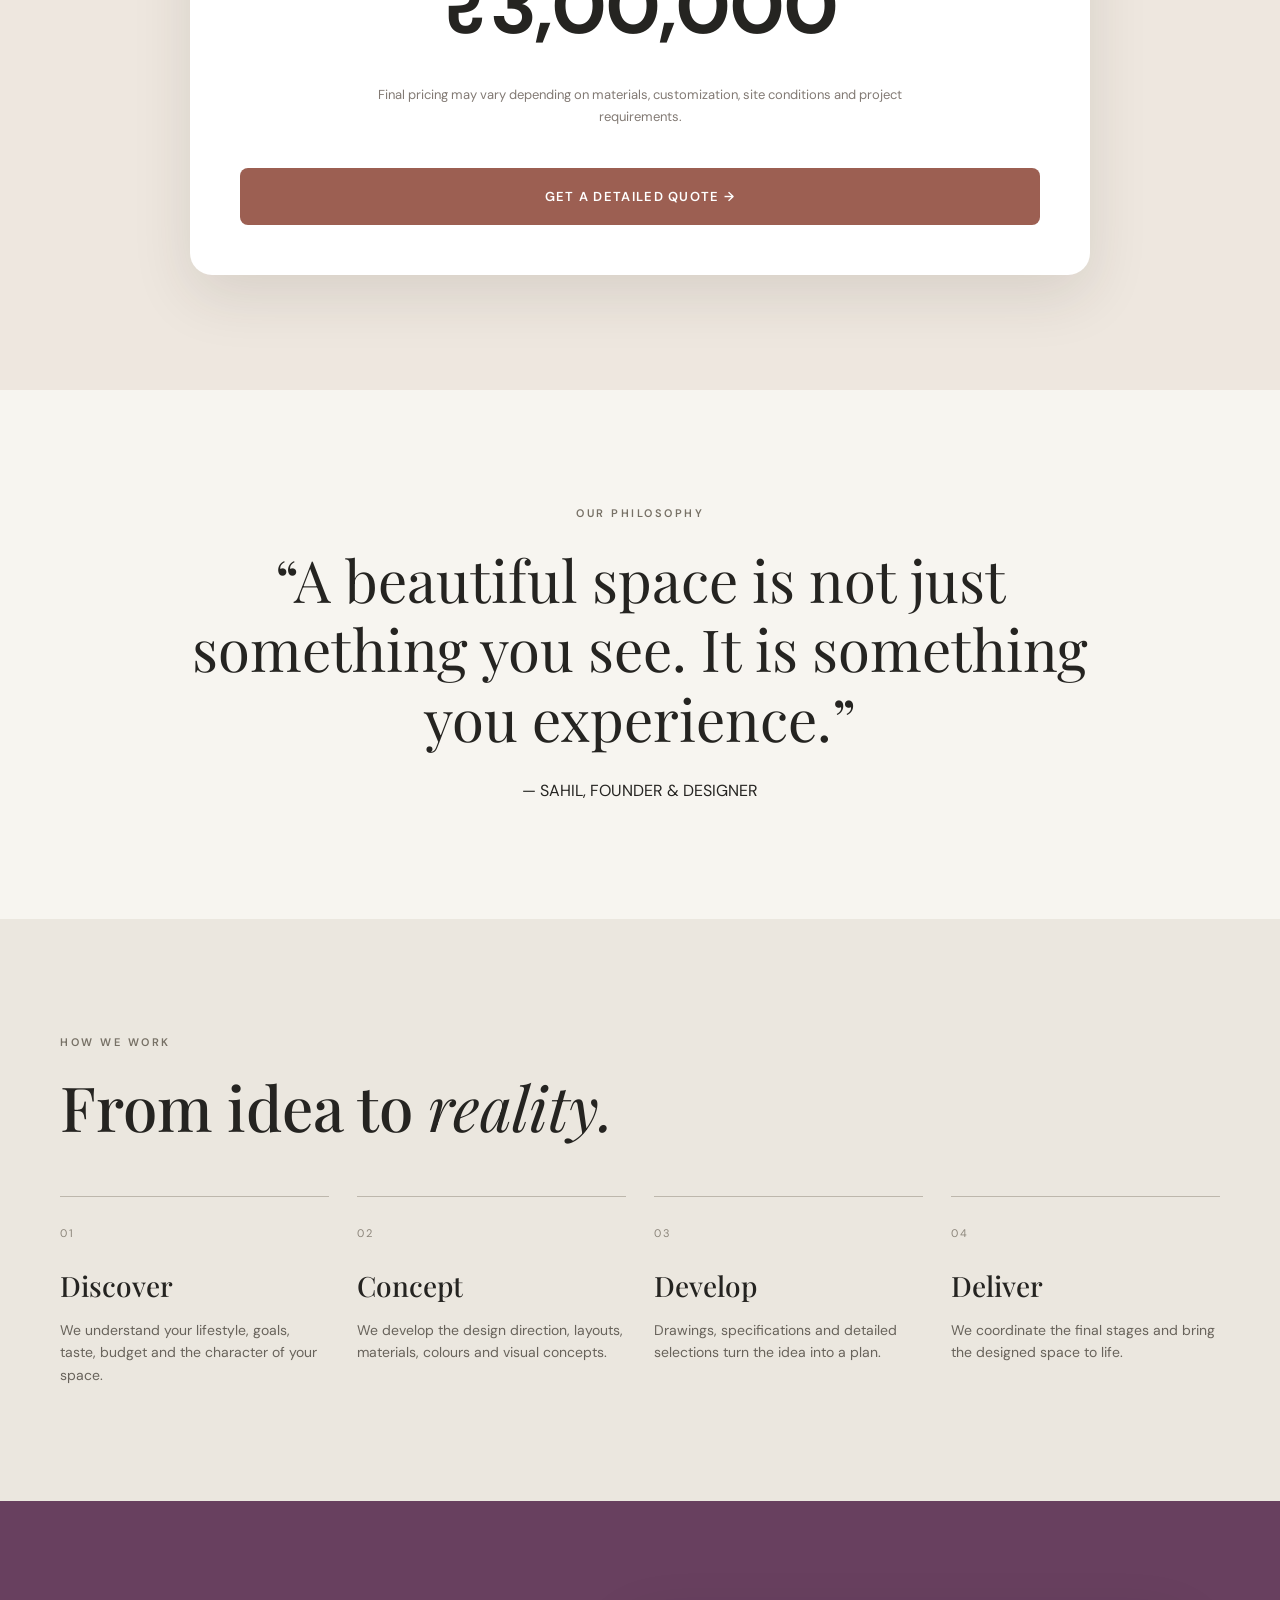
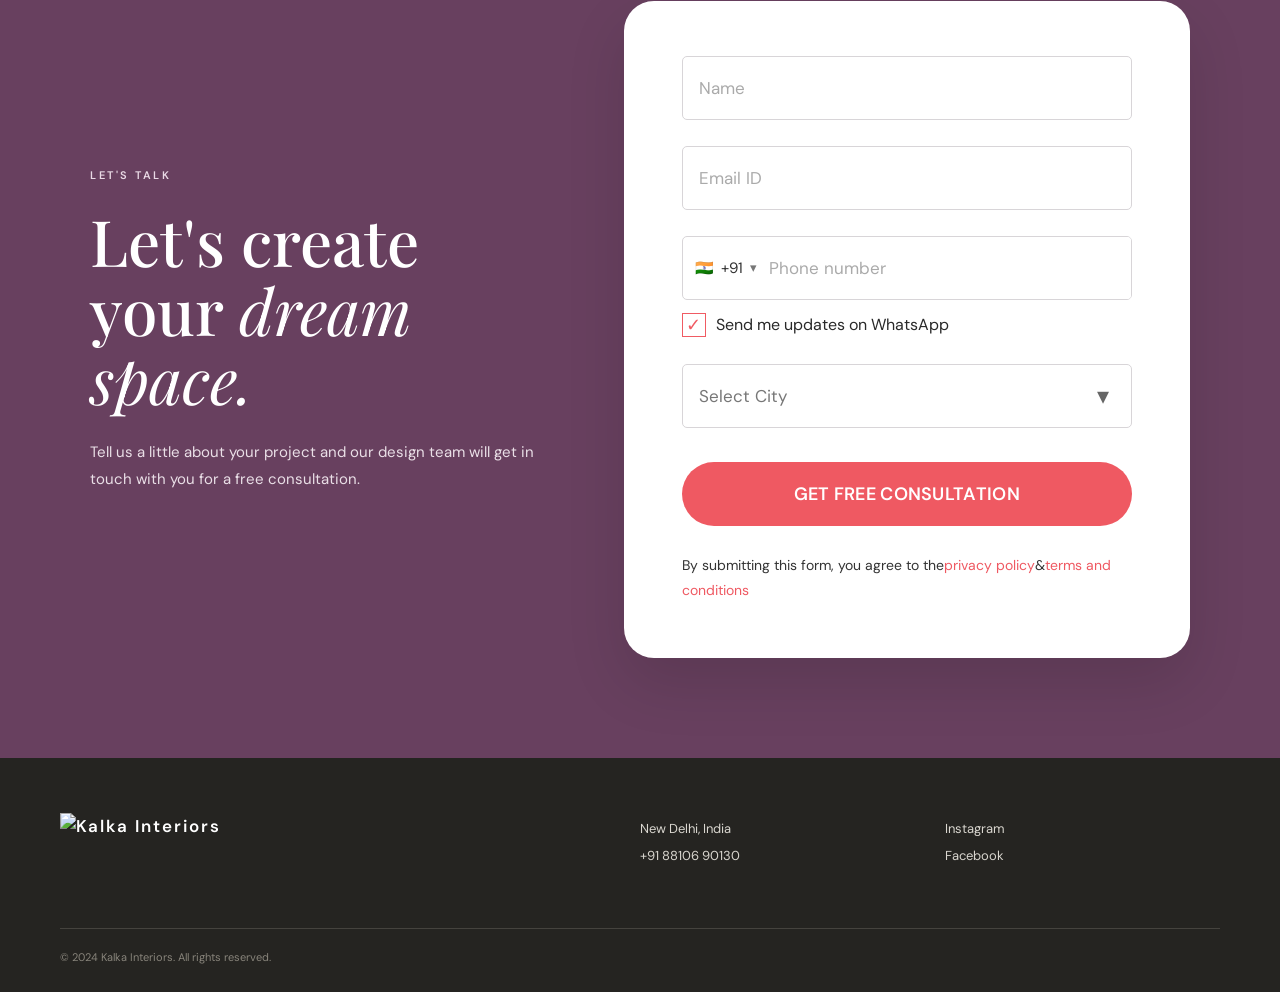
==== commit 1ce6082f: "Update index.html" ====
--- a/index.html
+++ b/index.html
@@ -10,10 +10,10 @@
   <meta property="og:title" content="Kalka Interiors | Interior Design & Architecture">
   <meta property="og:description" content="Thoughtful interiors that combine comfort, character and timeless design.">
   <meta property="og:image" content="https://yourdomain.com/images/og-image.jpg">
-  <meta property="og:url" content="https://yourdomain.com/">
+  <meta property="og:url" content="https://tamimahmad1yt.github.io/Kalka-Interiors/">
   <meta property="og:type" content="website">
   <meta property="og:site_name" content="Kalka Interiors">
-  <link rel="icon" href="images/logo.png" />
+  <link rel="icon" href="Images/about-image.png" />
   <link rel="preconnect" href="https://fonts.googleapis.com">
   <link rel="preconnect" href="https://fonts.gstatic.com" crossorigin>
   <link href="https://fonts.googleapis.com/css2?family=DM+Sans:wght@400;500;600&family=Playfair+Display:wght@500;600&display=swap" rel="stylesheet">
@@ -22,7 +22,7 @@
 <body>
 <header class="header" id="home">
   <div class="container nav">
-    <a class="logo" href="#home"><img src="images/logo.png" alt="Kalka-Interiors"></a>
+    <a class="logo" href="#home"><img src="Images/logo.png" alt="Kalka-Interiors"></a>
     <button class="menu-toggle" aria-label="Open menu">☰</button>
     <nav class="nav-links">
       <a href="#home">Home</a><a href="#about">About</a><a href="#services">Services</a><a href="#projects">Projects</a><a href="#calculator">Calculator</a><a href="#process">Process</a><a href="#contact">Contact</a>
@@ -246,4 +246,4 @@
 </footer>
 <script src="script.js"></script>
 </body>
-</html>+</html>
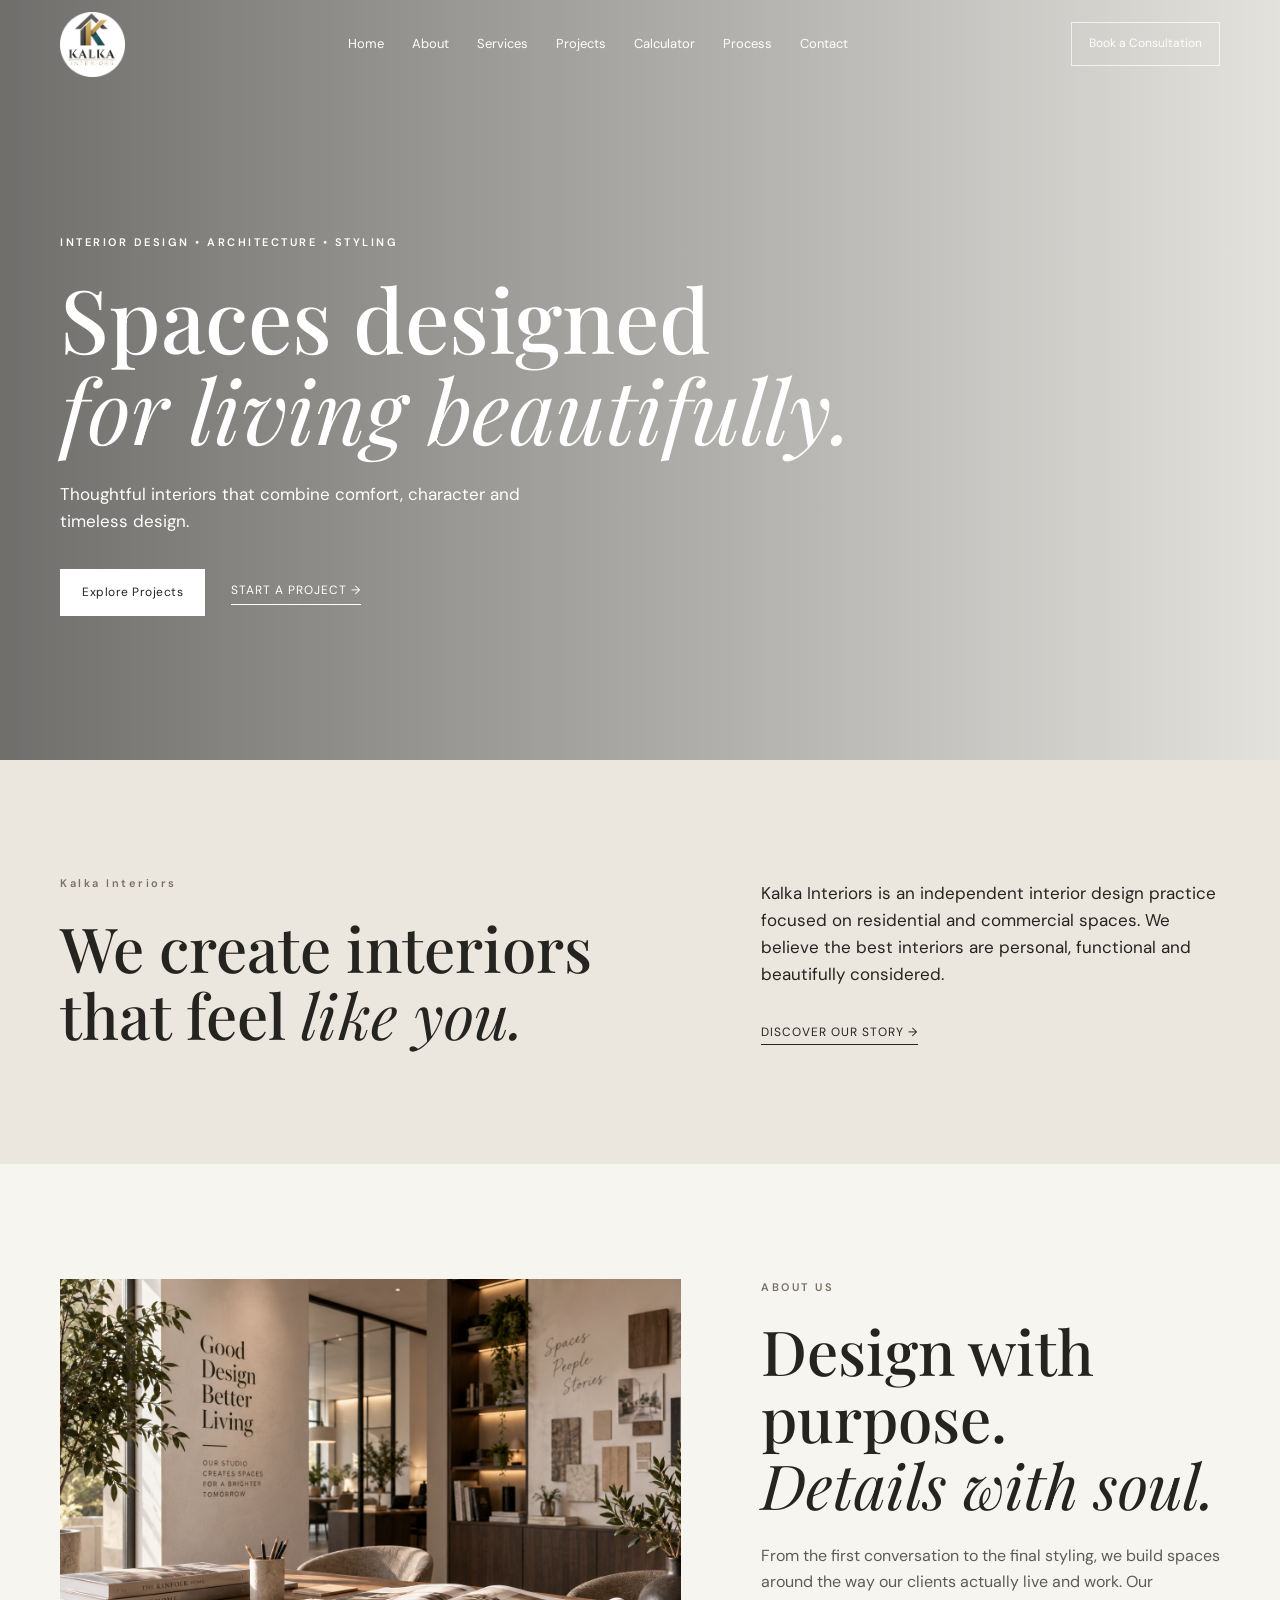
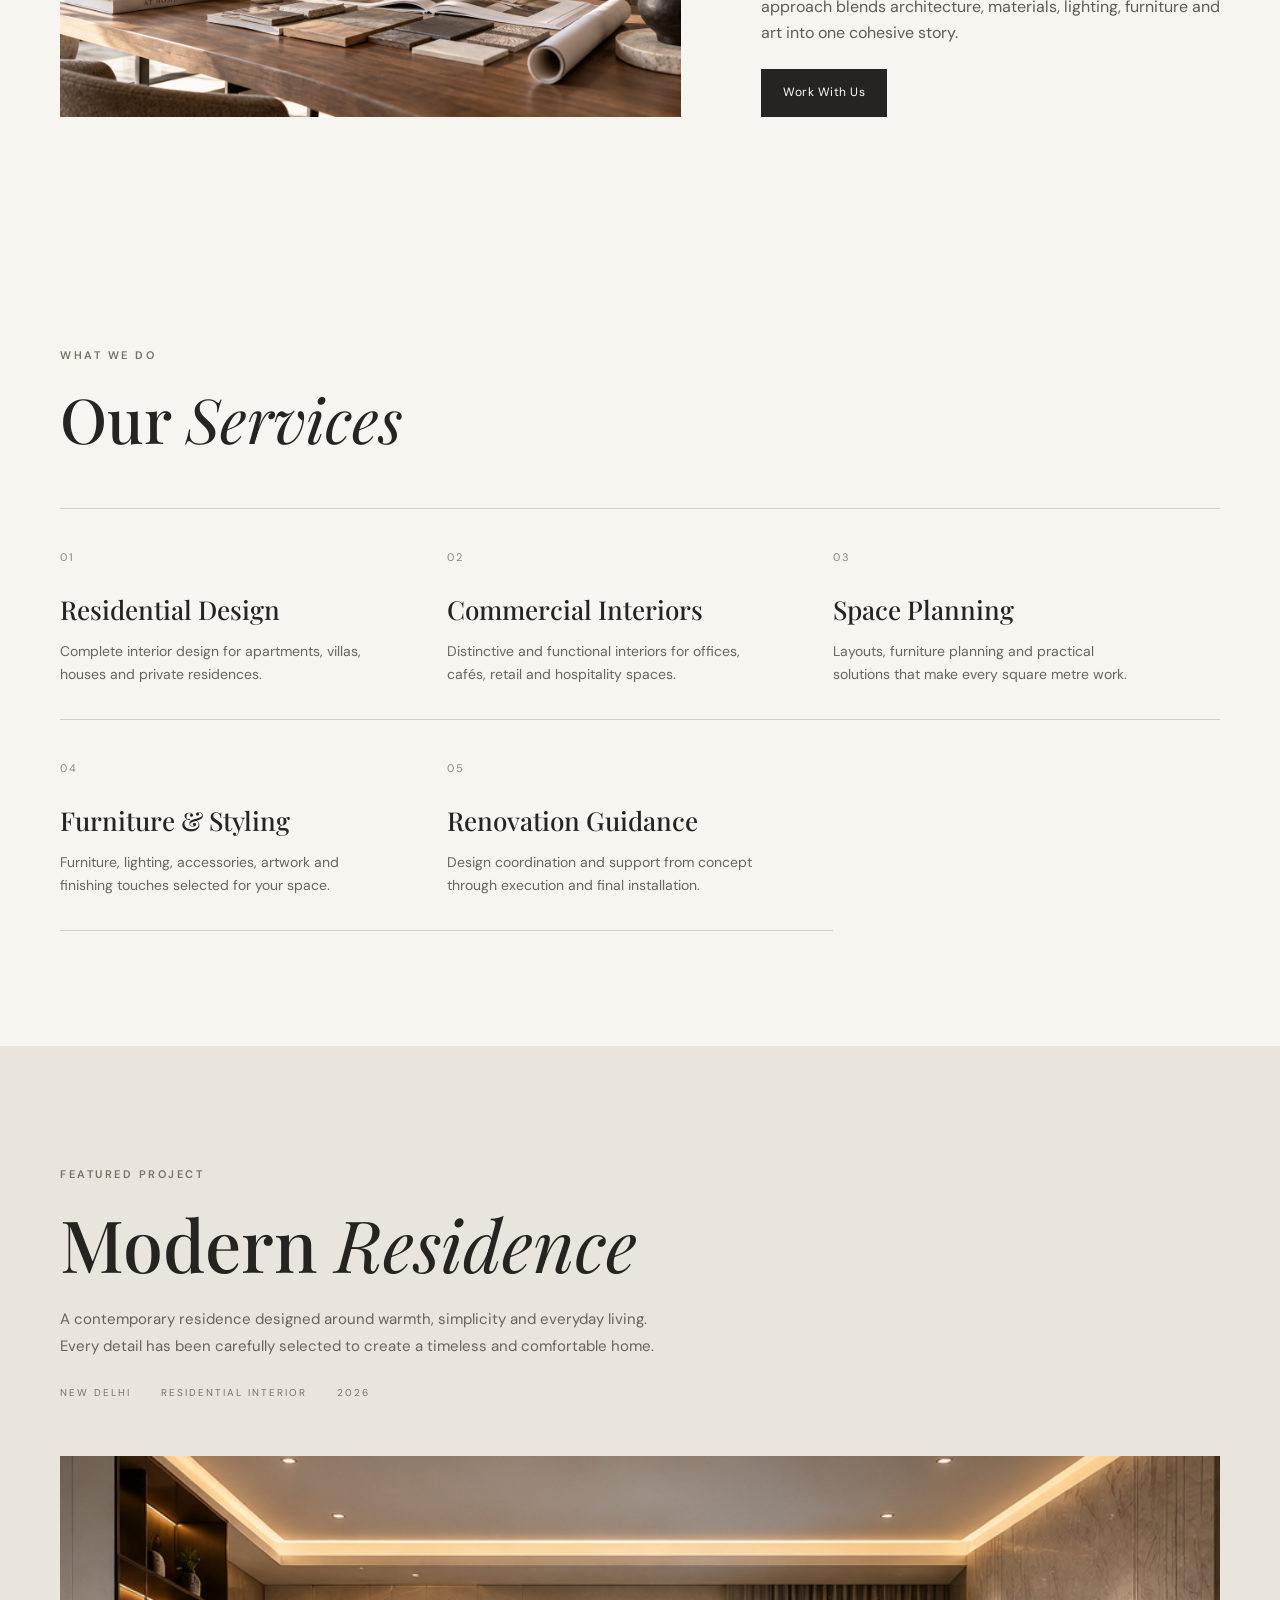
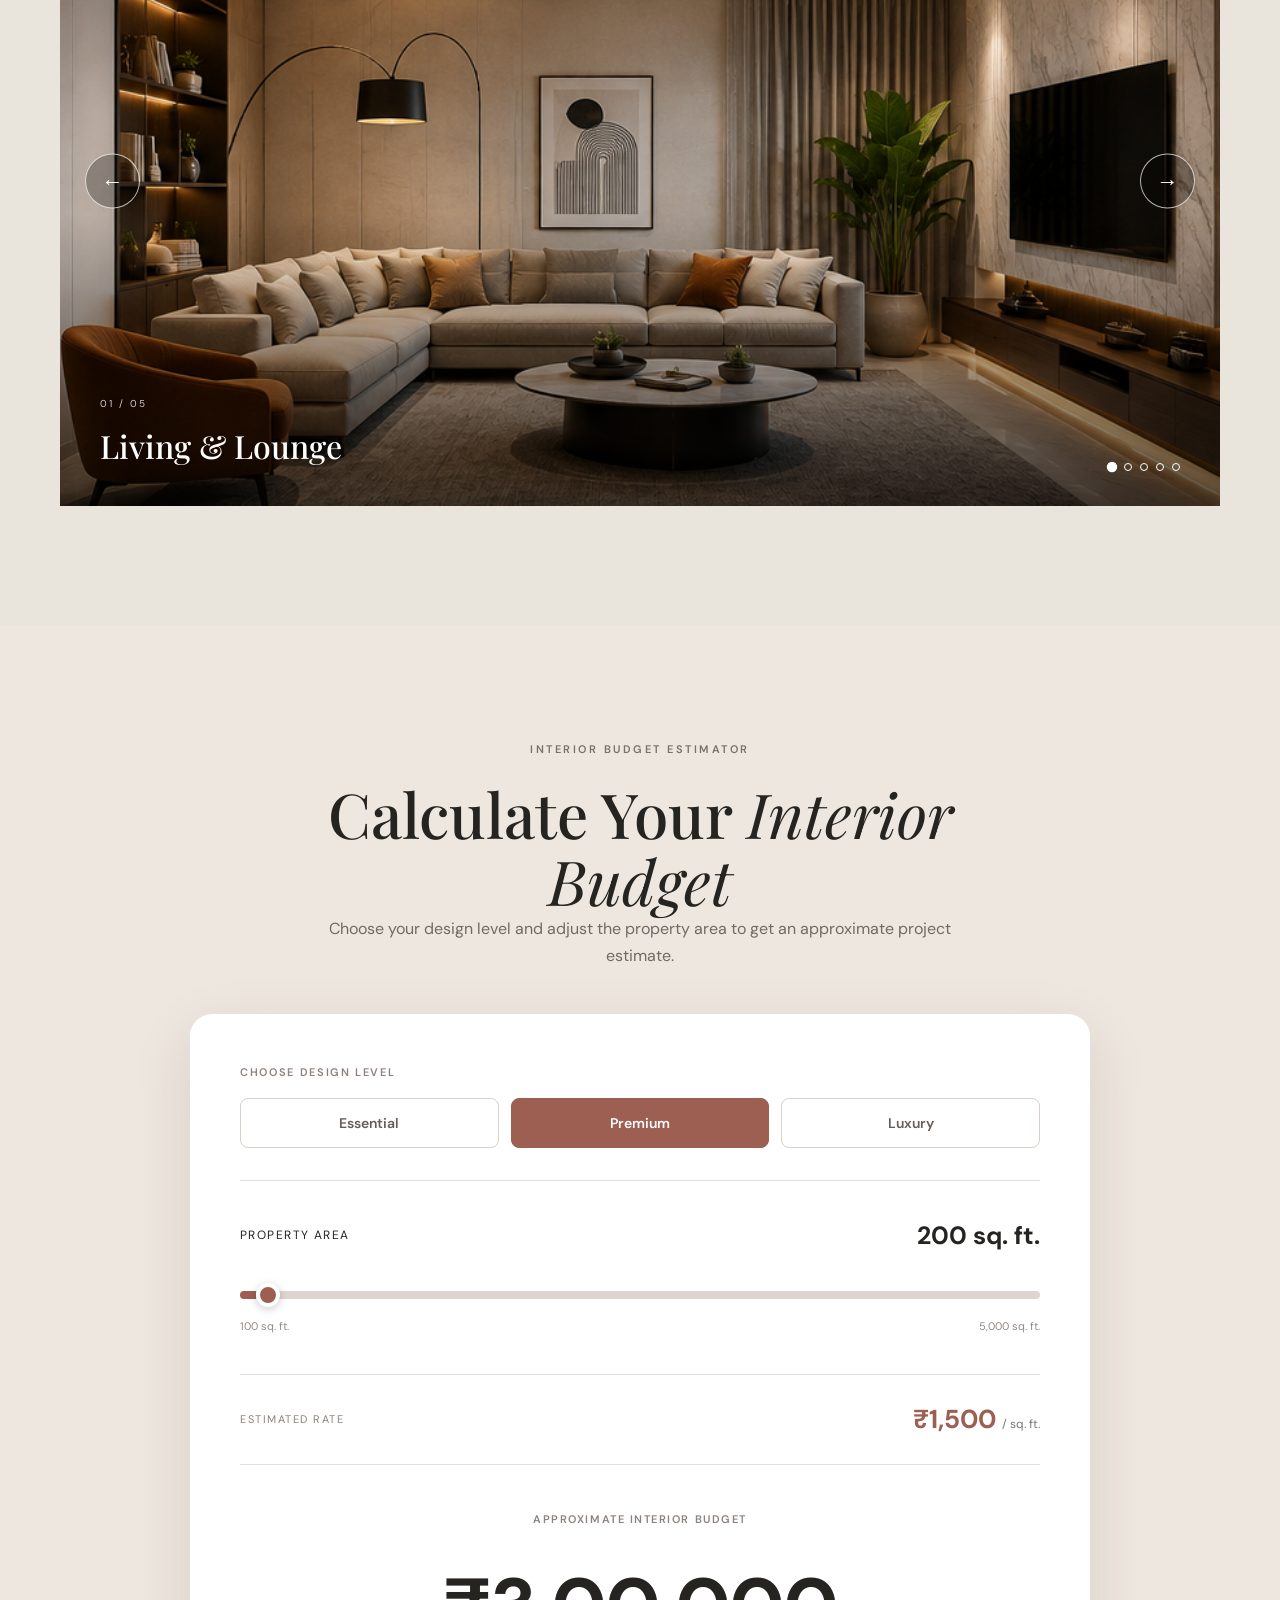
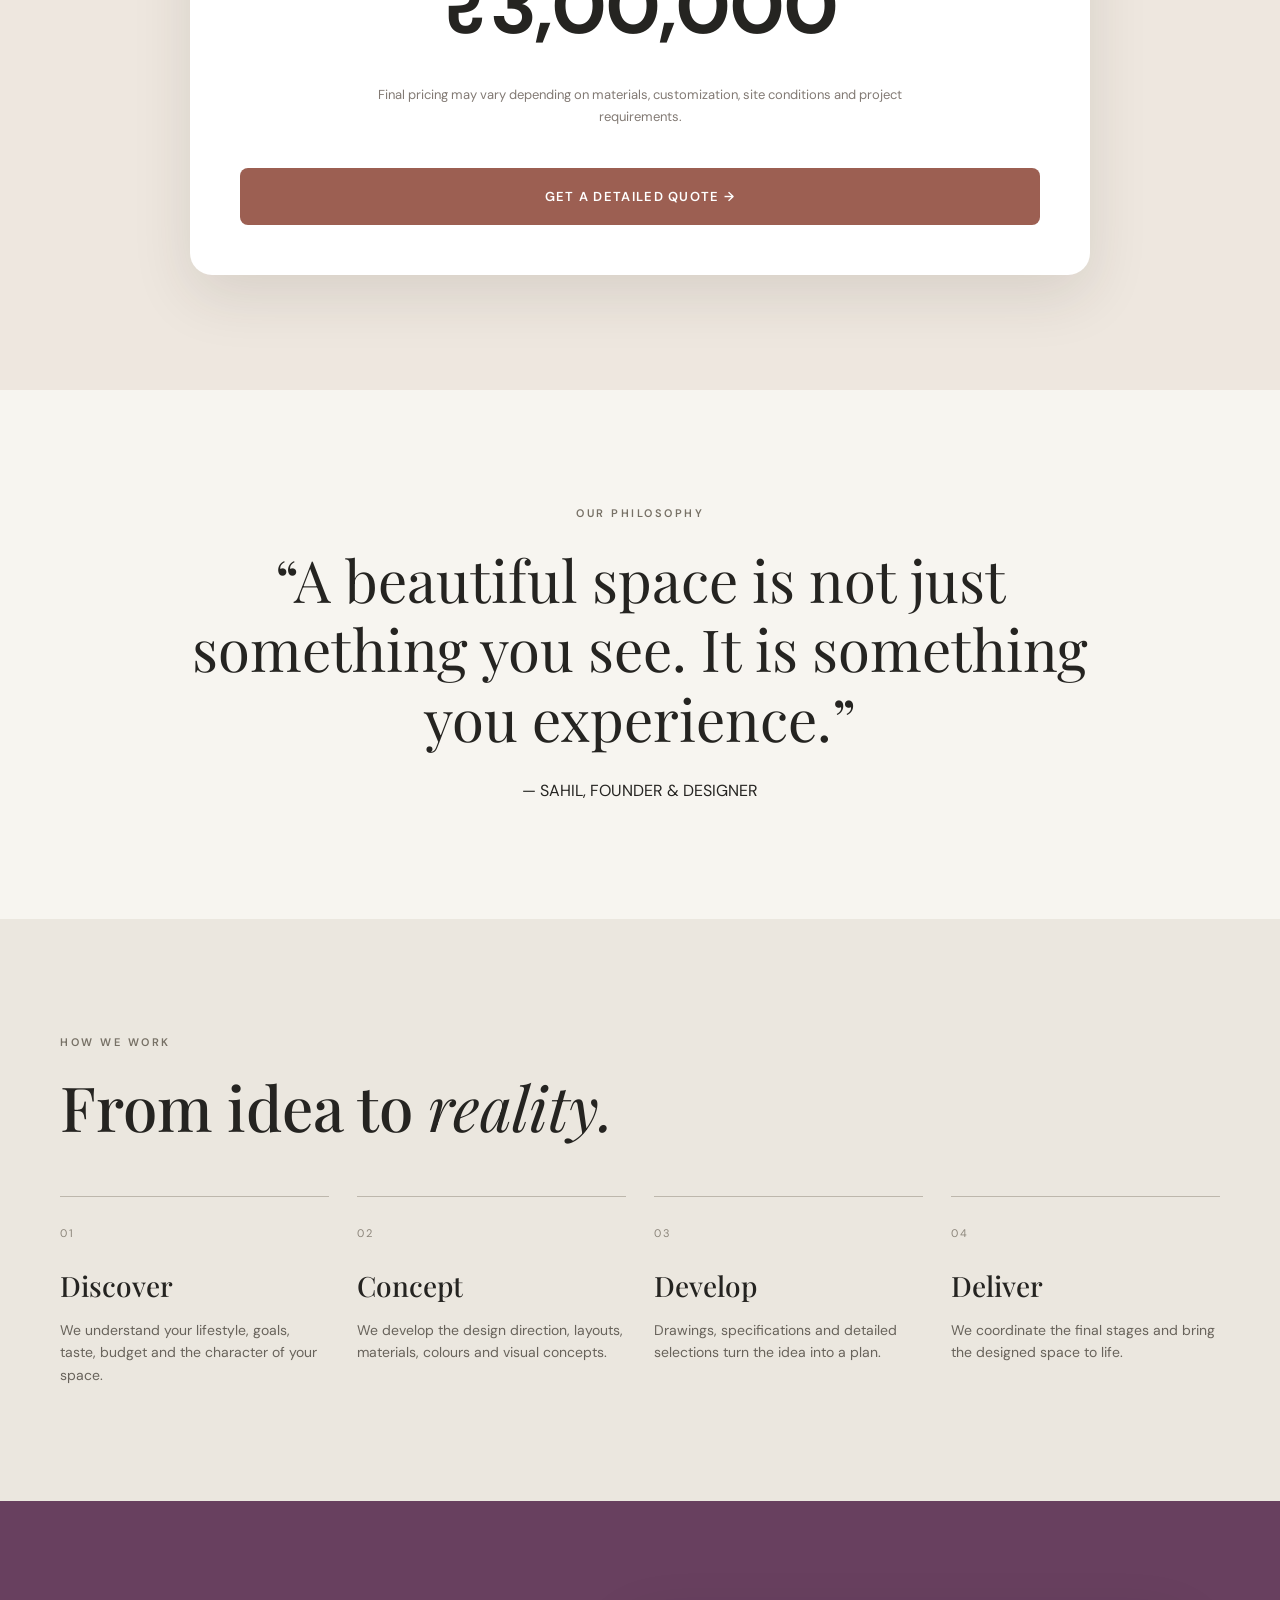
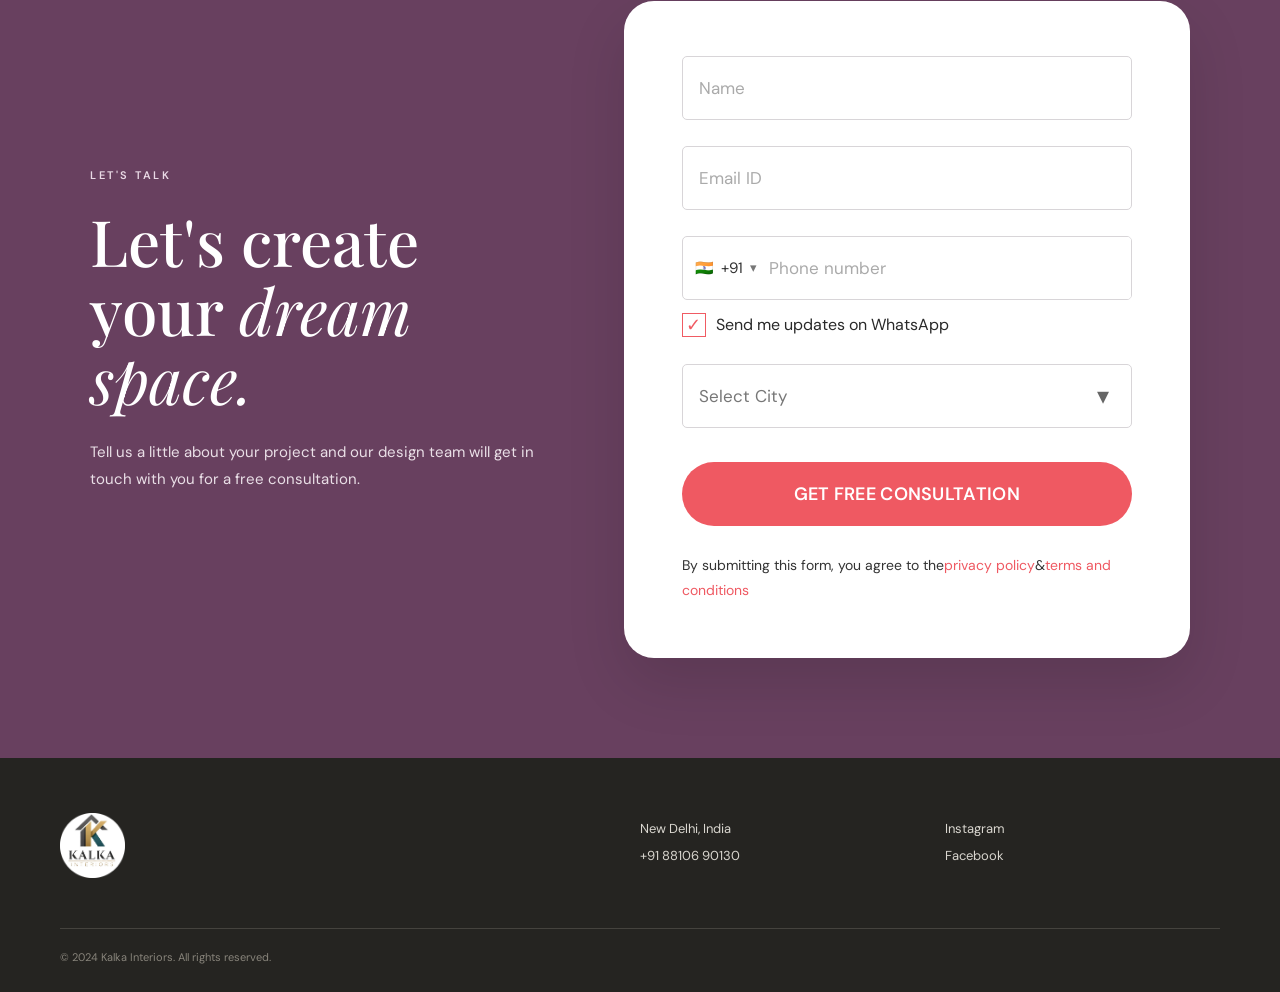
==== commit 05a07ff7: "Update image paths to use correct case" ====
--- a/index.html
+++ b/index.html
@@ -9,11 +9,11 @@
   <link rel="canonical" href="https://yourdomain.com/">
   <meta property="og:title" content="Kalka Interiors | Interior Design & Architecture">
   <meta property="og:description" content="Thoughtful interiors that combine comfort, character and timeless design.">
-  <meta property="og:image" content="https://yourdomain.com/images/og-image.jpg">
+  <meta property="og:image" content="https://tamimahmad1yt.github.io/Kalka-Interiors/Images/logo.png">
   <meta property="og:url" content="https://tamimahmad1yt.github.io/Kalka-Interiors/">
   <meta property="og:type" content="website">
   <meta property="og:site_name" content="Kalka Interiors">
-  <link rel="icon" href="Images/about-image.png" />
+  <link rel="icon" href="Images/logo.png" />
   <link rel="preconnect" href="https://fonts.googleapis.com">
   <link rel="preconnect" href="https://fonts.gstatic.com" crossorigin>
   <link href="https://fonts.googleapis.com/css2?family=DM+Sans:wght@400;500;600&family=Playfair+Display:wght@500;600&display=swap" rel="stylesheet">
@@ -55,7 +55,7 @@
   <section class="about section" id="about">
     <div class="container split">
       <div class="about-image image-placeholder">
-        <img src="images/about-image.png" alt="About-image">
+        <img src="Images/about-image.png" alt="About-image">
       </div>
       <div class="about-copy">
         <p class="eyebrow dark">ABOUT US</p>
@@ -107,22 +107,22 @@
         <div class="residence-slider">
             <div class="slides">
                 <div class="slide active">
-                    <img src="images/living-room.png" alt="Modern Residence Living Room">
+                    <img src="Images/living-room.png" alt="Modern Residence Living Room">
                     <div class="slide-caption"><span>01 / 05</span><h3>Living & Lounge</h3></div>
                 </div>
                 <div class="slide">
-                    <img src="images/bedroom.png" alt="Modern Residence Bedroom">
+                    <img src="Images/bedroom.png" alt="Modern Residence Bedroom">
                     <div class="slide-caption"><span>02 / 05</span><h3>Master Bedroom</h3></div>
                 </div>
                 <div class="slide">
-                    <img src="images/kitchen.png" alt="Modern Residence Kitchen">
+                    <img src="Images/kitchen.png" alt="Modern Residence Kitchen">
                     <div class="slide-caption"><span>03 / 05</span><h3>Kitchen & Dining</h3></div>
                 </div>
                 <div class="slide">
-                    <img src="images/dining-room.png" alt="Modern Residence Dining Area"><div class="slide-caption"><span>04 / 05</span><h3>Family Lounge</h3></div>
-                </div>
-                <div class="slide">
-                    <img src="images/bathroom.png" alt="Modern Residence Bathroom"><div class="slide-caption"><span>05 / 05</span><h3>Luxury Bathroom</h3></div>
+                    <img src="Images/dining-room.png" alt="Modern Residence Dining Area"><div class="slide-caption"><span>04 / 05</span><h3>Family Lounge</h3></div>
+                </div>
+                <div class="slide">
+                    <img src="Images/bathroom.png" alt="Modern Residence Bathroom"><div class="slide-caption"><span>05 / 05</span><h3>Luxury Bathroom</h3></div>
                 </div>
             </div>
             <button class="slider-button previous" onclick="changeSlide(-1)">
@@ -238,9 +238,9 @@
 </main>
 <footer class="footer">
   <div class="container footer-grid">
-    <div><a class="logo" href="#home"><img src="images/logo.png" alt="Kalka Interiors"></a></div>
+    <div><a class="logo" href="#home"><img src="Images/logo.png" alt="Kalka Interiors"></a></div>
     <div><p>New Delhi, India</p><p>+91 88106 90130</p></div>
-    <div><p><a href="https://www.instagram.com/kalka.interiors?utm_source=ig_web_button_share_sheet&igsh=ZDNlZDc0MzIxNw==" target="_blank">Instagram</a></p><p><a href="#" target="_blank">Facebook</a></p></div>
+    <div><p><a href="https://www.instagram.com/kalka.interiors?utm_source=ig_web_button_share_sheet&igsh=ZDNlZDc0MzIxNw==" target="_blank">Instagram</a></p><p><a href="https://www.facebook.com/share/1RVv9wE4e2/?mibextid=wwXIfr" target="_blank">Facebook</a></p></div>
   </div>
   <div class="container copyright">© 2024 Kalka Interiors. All rights reserved.</div>
 </footer>
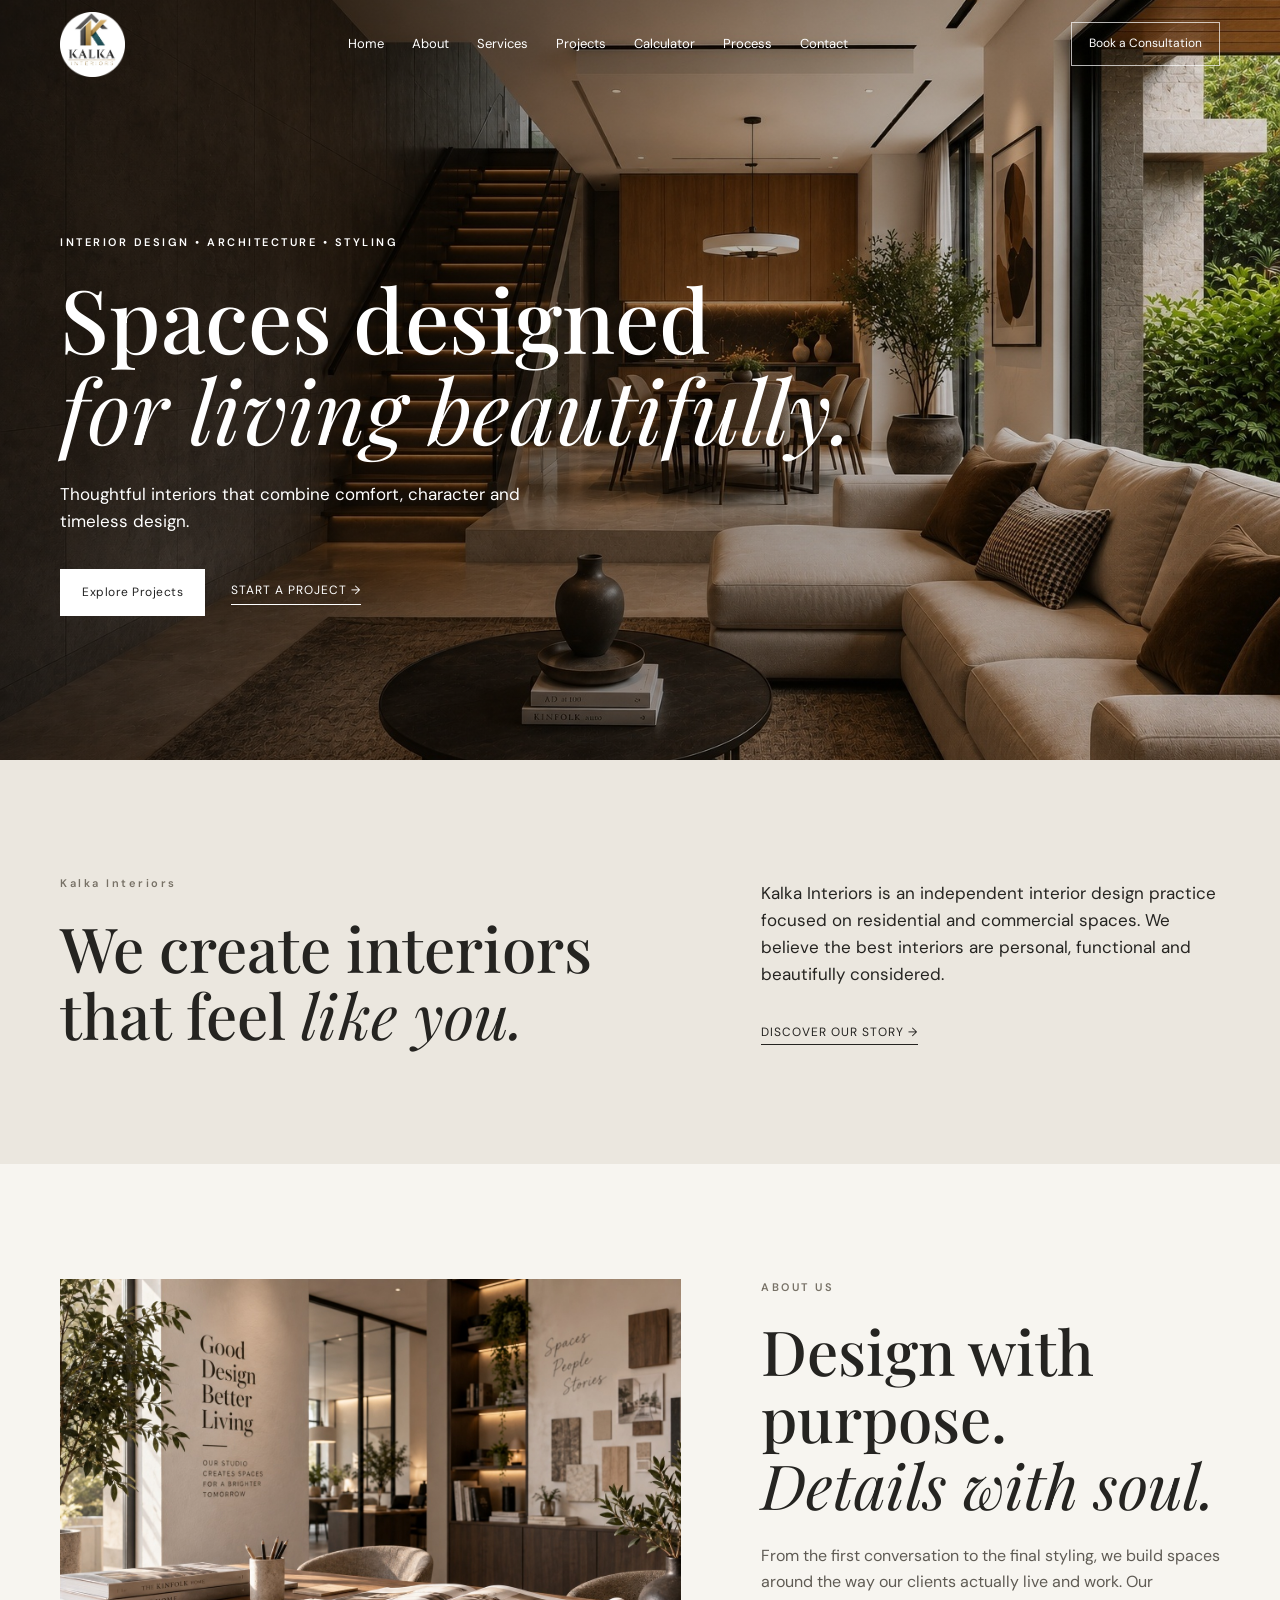
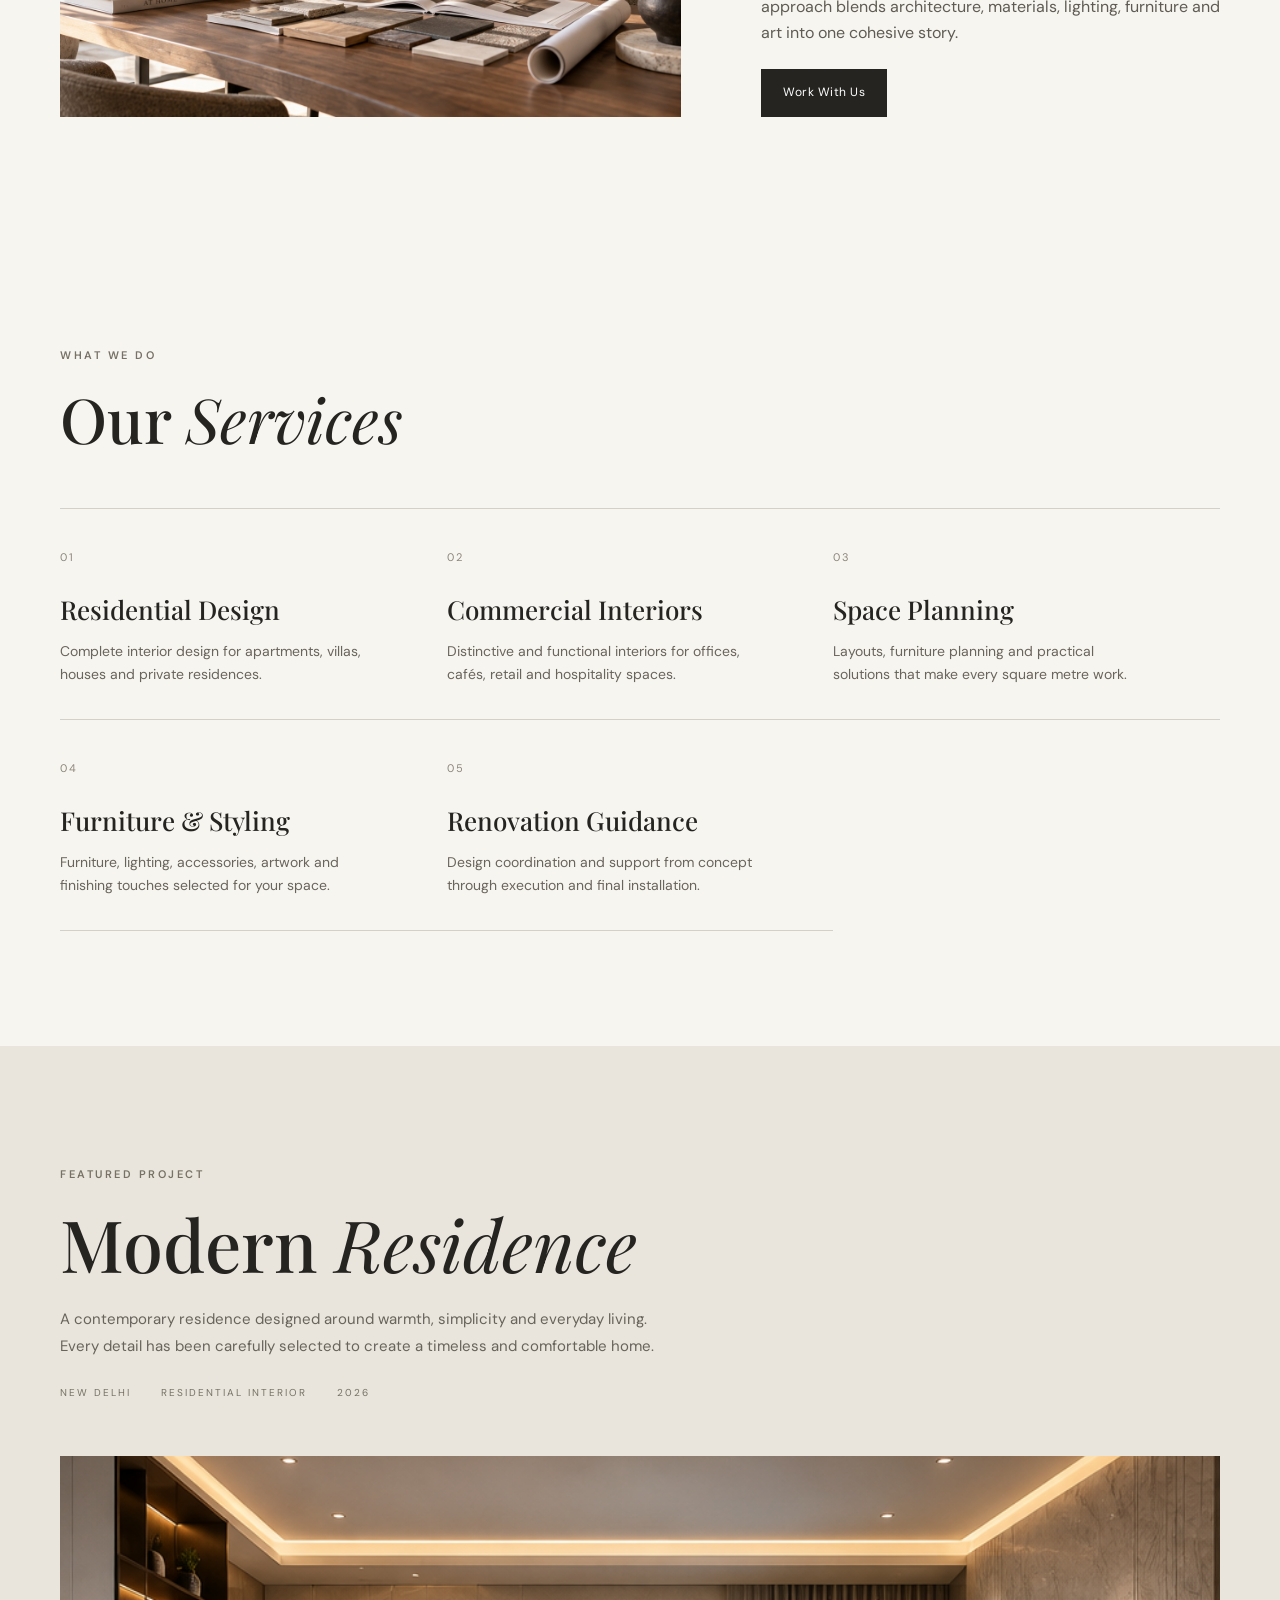
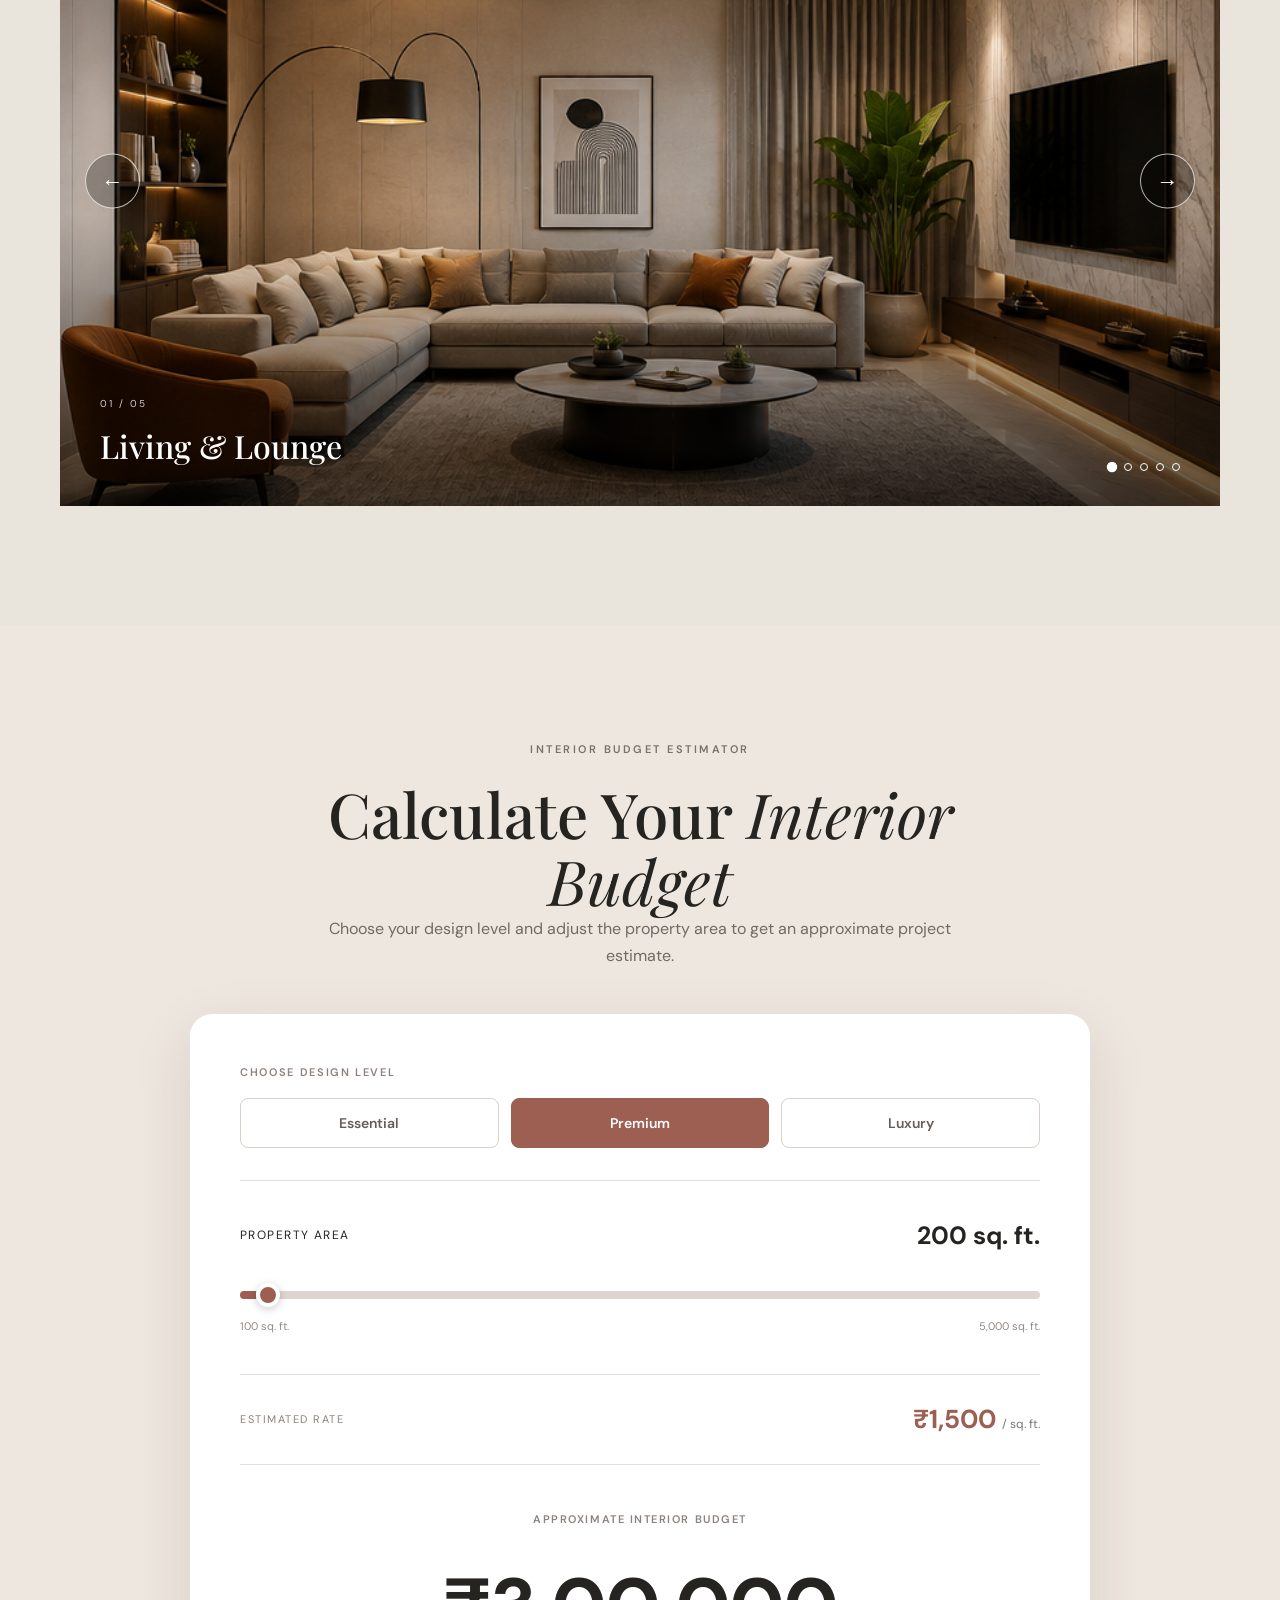
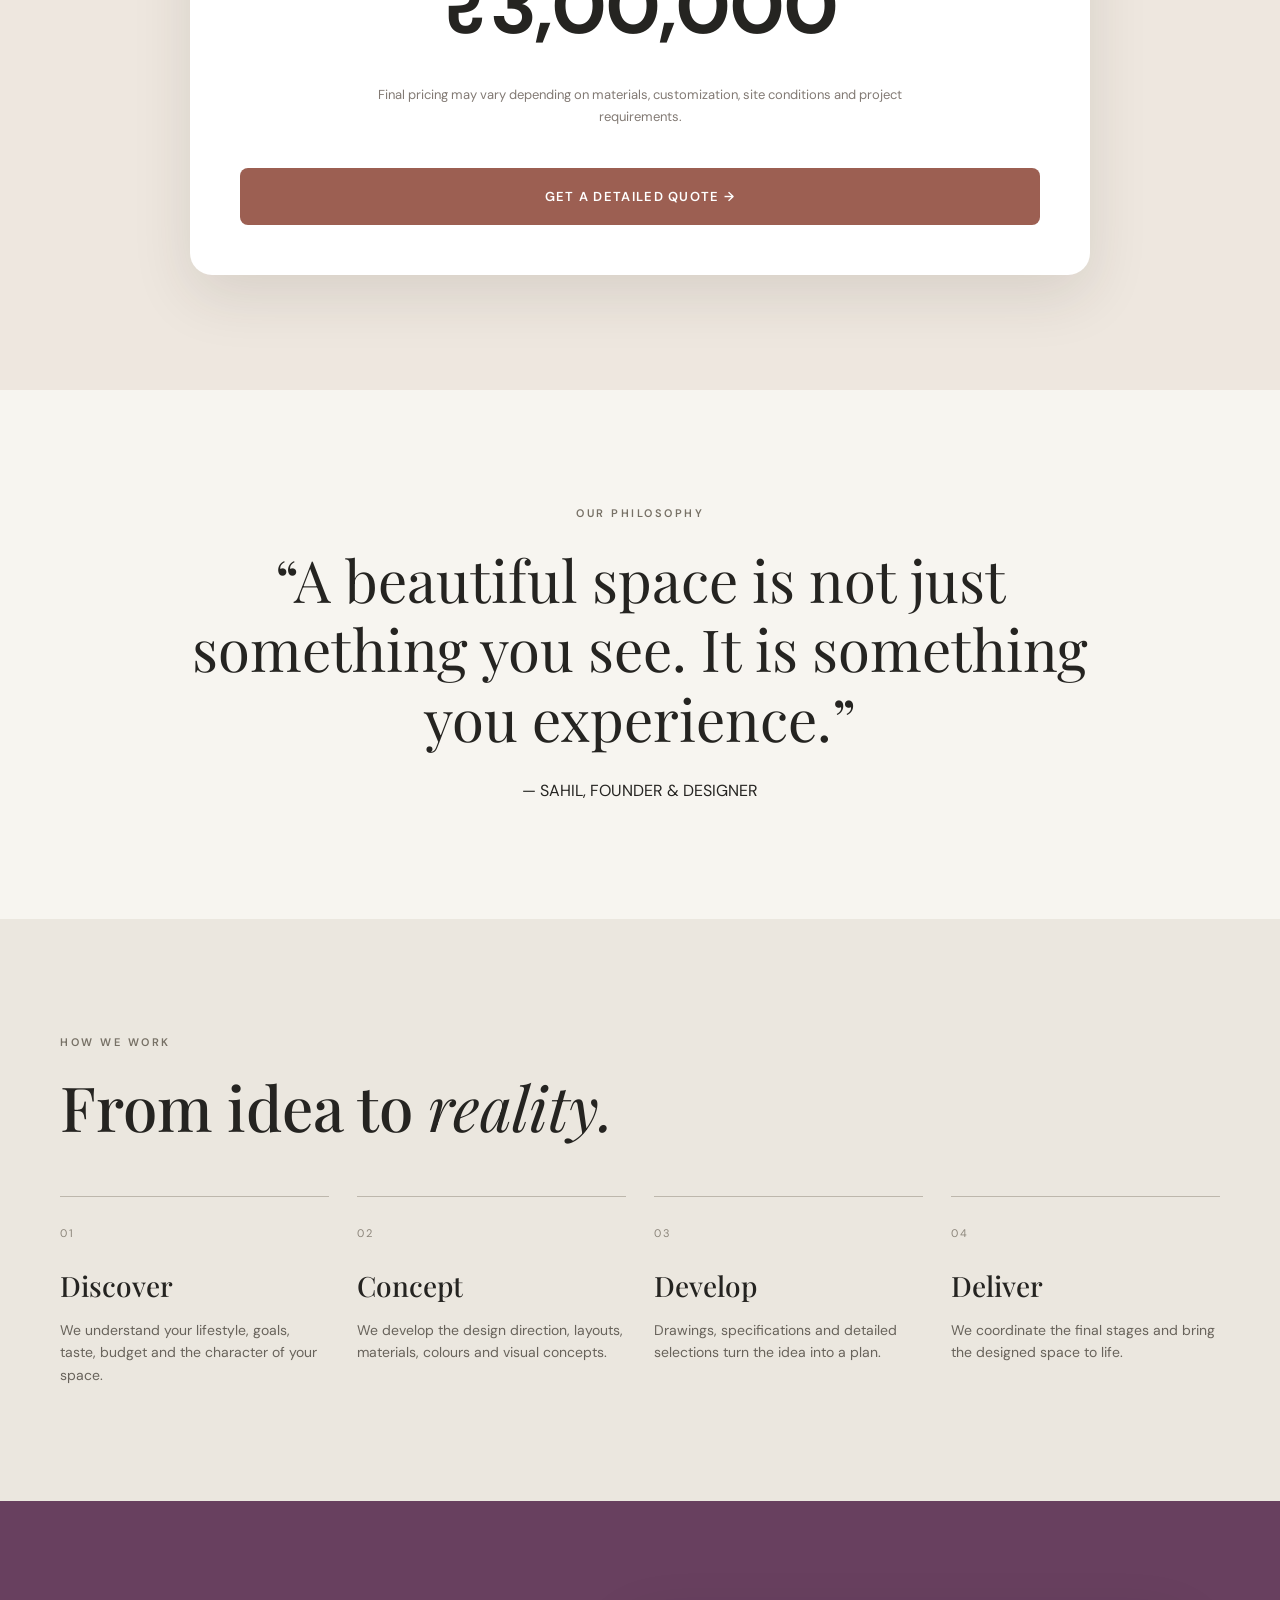
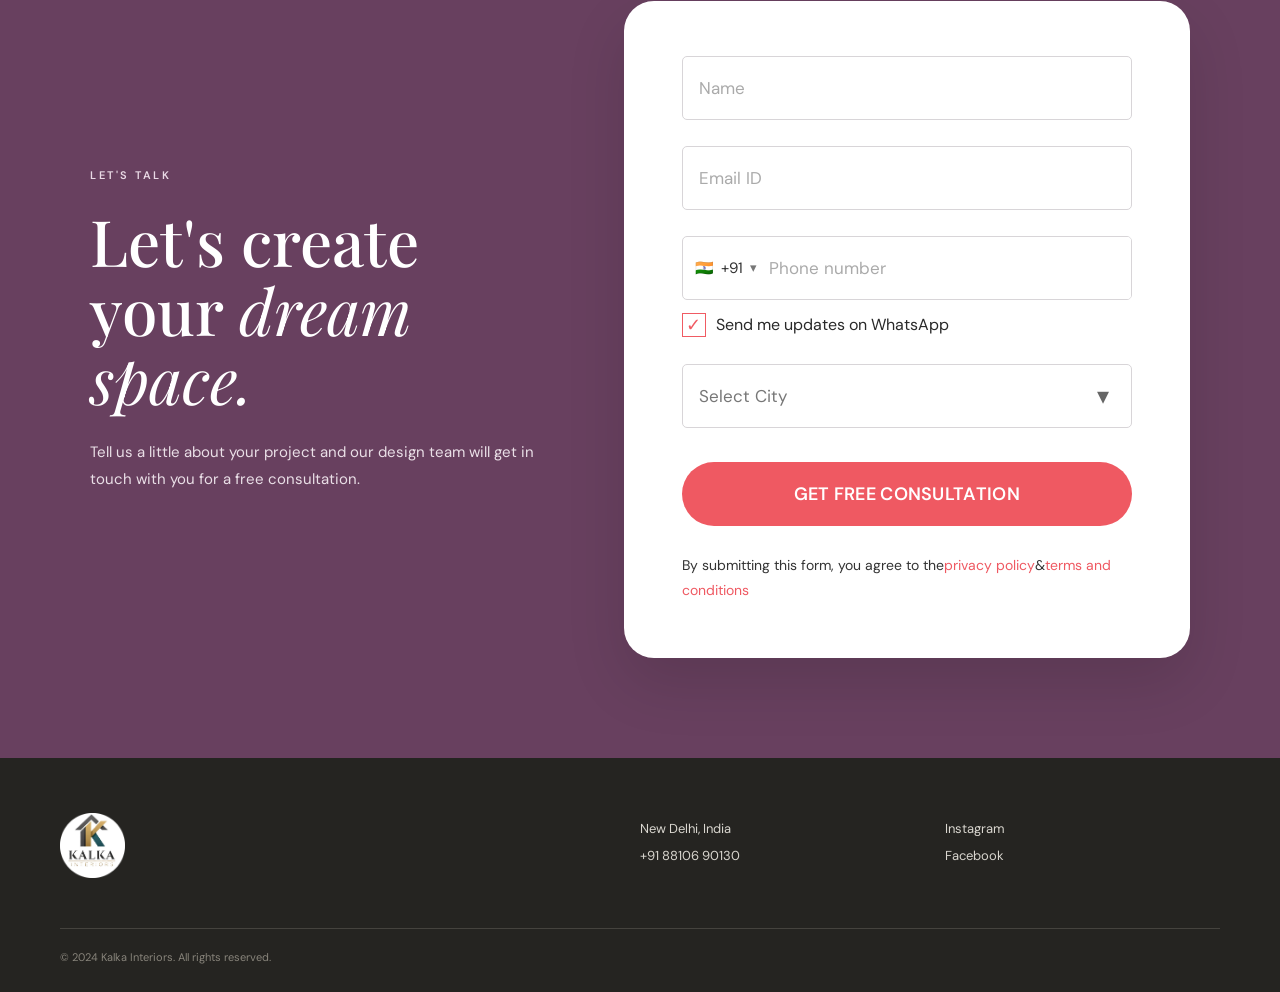
==== commit ec32b54f: "Change about image format from PNG to JPG" ====
--- a/index.html
+++ b/index.html
@@ -55,7 +55,7 @@
   <section class="about section" id="about">
     <div class="container split">
       <div class="about-image image-placeholder">
-        <img src="Images/about-image.png" alt="About-image">
+        <img src="Images/about-image.jpg" alt="About-image">
       </div>
       <div class="about-copy">
         <p class="eyebrow dark">ABOUT US</p>
--- a/style.css
+++ b/style.css
@@ -8,227 +8,63 @@
 .nav-cta:hover {background: #9c5f52; color: white}
 .menu-toggle {display: none; background: none; border: 0; color: #fff; font-size: 25px}
 .hero {min-height: 760px; position: relative; display: flex; align-items: center; color: #fff; overflow: hidden}
-.hero-image{position:absolute;inset:0;background:url("images/home-page.png") center/cover no-repeat}
-.hero-overlay {position: absolute; inset: 0; background: linear-gradient(90deg, rgba(0, 0, 0, .55), rgba(0, 0, 0, .08))}
-.hero-content {position: relative; z-index: 1; padding-top: 90px}
-.eyebrow {font-size: 11px; letter-spacing: 2.5px; font-weight: 600; margin-bottom: 22px}
-.hero h1 {font-family: "Playfair Display", serif; font-size: clamp(48px, 7vw, 88px); line-height: 1.03; font-weight: 500; max-width: 850px}
-.hero h1 em,h2 em {font-weight: 400}
-.hero-text {max-width: 500px; margin: 26px 0 34px; font-size: 17px}
-.hero-actions {display: flex; align-items: center; gap: 26px}
-.button {display: inline-block; padding: 14px 22px; font-size: 12px; letter-spacing: .5px}
-.button-light {background: #fff; color: #222}
-.button-dark {background: #252421;color: #fff}
+.hero-image{position:absolute;inset:0;background:url("Images/home-page.jpg") center/cover no-repeat}
+.hero-overlay {position: absolute; inset: 0; background: linear-gradient(90deg, rgba(0, 0, 0, .55), rgba(0, 0, 0, .08))} .hero-content {position: relative; z-index: 1; padding-top: 90px} .eyebrow {font-size: 11px; letter-spacing: 2.5px; font-weight: 600; margin-bottom: 22px}
+.hero h1 {font-family: "Playfair Display", serif; font-size: clamp(48px, 7vw, 88px); line-height: 1.03; font-weight: 500; max-width: 850px} .hero h1 em,h2 em {font-weight: 400} .hero-text {max-width: 500px; margin: 26px 0 34px; font-size: 17px} .hero-actions {display: flex; align-items: center; gap: 26px} .button {display: inline-block; padding: 14px 22px; font-size: 12px; letter-spacing: .5px} .button-light {background: #fff; color: #222} .button-dark {background: #252421;color: #fff}
 .text-link {font-size: 12px; letter-spacing: 1px; text-transform: uppercase; border-bottom: 1px solid #252421; padding-bottom: 4px}
-.text-link.light {color: #fff; border-color: #fff}
-.section {padding: 115px 0}
-.intro {background: #ebe7df}
+.text-link.light {color: #fff; border-color: #fff}.section {padding: 115px 0}.intro {background: #ebe7df}
 .intro-grid,.split {display: grid; grid-template-columns: 1.15fr .85fr;gap: 80px; align-items: center}
 h2 {font-family: "Playfair Display", serif; font-size: clamp(40px, 5vw, 62px); font-weight: 500; line-height: 1.08}
-.intro-copy {font-size: 17px; max-width: 500px}
-.intro-copy p {margin-bottom: 28px}
-.eyebrow.dark {color: #777166}
-.about-image {height: 610px}
+.intro-copy {font-size: 17px; max-width: 500px} .intro-copy p {margin-bottom: 28px} .eyebrow.dark {color: #777166} .about-image {height: 610px}
 .image-placeholder {background: linear-gradient(135deg, #d2cbc0, #918a80);display: flex; align-items: center; justify-content: center; color: rgba(255, 255, 255, .8); text-align: center; font-size: 11px; letter-spacing: 2px}
 .about-image {width: 100%; height: 100%; overflow: hidden}
 .about-image img {width: 100%; height: 100%; object-fit: cover; display: block}
 .project-image img {width: 100%; height: 100%; object-fit: cover; display: block}
 .about-copy>p:not(.eyebrow) {margin: 24px 0; color: #5f5b54}
 .section-heading {display: flex; justify-content: space-between; align-items: end; gap: 40px; margin-bottom: 55px}
-.section-heading>p {max-width: 390px; color: #6c675e}
-.service-grid {display: grid; grid-template-columns: repeat(3, 1fr); border-top: 1px solid #d4d0c8}
+.section-heading>p {max-width: 390px; color: #6c675e} .service-grid {display: grid; grid-template-columns: repeat(3, 1fr); border-top: 1px solid #d4d0c8}
 .service-card {padding: 34px 25px 34px 0; border-bottom: 1px solid #d4d0c8}
-.service-card span, .process-grid span {font-size: 11px; letter-spacing: 2px; color: #8c867b}
-.service-card h3 {font-family: "Playfair Display", serif; font-size: 26px; font-weight: 500; margin: 20px 0 10px}
+.service-card span, .process-grid span {font-size: 11px; letter-spacing: 2px; color: #8c867b} .service-card h3 {font-family: "Playfair Display", serif; font-size: 26px; font-weight: 500; margin: 20px 0 10px}
 .service-card p {color: #69645c; font-size: 14px; max-width: 320px}
-.projects {background: #e9e5dc}
-.project-grid {display: grid; grid-template-columns: 1fr 1fr; gap: 55px 28px}
-.project-image {height: 430px}
-.project.large .project-image {height: 560px}
-.project-meta {display: flex; justify-content: space-between; padding-top: 17px}
-.project-meta h3 {font-family: "Playfair Display", serif; font-size: 25px; font-weight: 500}
+.projects {background: #e9e5dc} .project-grid {display: grid; grid-template-columns: 1fr 1fr; gap: 55px 28px} .project-image {height: 430px} .project.large .project-image {height: 560px} .project-meta {display: flex; justify-content: space-between; padding-top: 17px} .project-meta h3 {font-family: "Playfair Display", serif; font-size: 25px; font-weight: 500}
 .project-meta p, .project-meta>span {font-size: 12px; color: #777166}
 .quote {text-align: center; background: #f7f5f0}
 .quote blockquote {font-family: "Playfair Display", serif; font-size: clamp(34px, 5vw, 58px); line-height: 1.2; max-width: 900px; margin: 0 auto 25px}
 .quote>p:last-child {font-size: 11px; letter-spacing: 2px; color: #777166}
-.process {background: #ebe7df}
-.process-grid {display: grid; grid-template-columns: repeat(4, 1fr); gap: 28px}
-.process-grid>div {border-top: 1px solid #bdb7ac;padding-top: 22px}
-.process-grid h3 {font-family: "Playfair Display", serif; font-size: 28px; font-weight: 500; margin: 20px 0 10px}
-.process-grid p {font-size: 14px; color: #68635b}
-.cta {background: #302f2b; color: #fff; text-align: center; padding: 125px 0}
-.cta h2 {font-size: clamp(48px, 6vw, 74px)}
-.cta p:not(.eyebrow) {margin: 20px auto 32px; max-width: 520px; color: #d1cec7}
+.process {background: #ebe7df} .process-grid {display: grid; grid-template-columns: repeat(4, 1fr); gap: 28px} .process-grid>div {border-top: 1px solid #bdb7ac;padding-top: 22px} .process-grid h3 {font-family: "Playfair Display", serif; font-size: 28px; font-weight: 500; margin: 20px 0 10px} .process-grid p {font-size: 14px; color: #68635b}
+.cta {background: #302f2b; color: #fff; text-align: center; padding: 125px 0} .cta h2 {font-size: clamp(48px, 6vw, 74px)} .cta p:not(.eyebrow) {margin: 20px auto 32px; max-width: 520px; color: #d1cec7}
 .footer {background: #252421; color: #d9d6cf; padding: 55px 0 25px} .footer-grid {display: grid; grid-template-columns: 2fr 1fr 1fr; gap: 30px} .footer .logo {color: #fff} .footer-grid p {font-size: 13px; margin-top: 6px}
 .copyright {border-top: 1px solid #45433e; margin-top: 50px; padding-top: 20px; font-size: 11px; color: #88847b}
 @media(max-width:800px) {.nav-links,.nav-cta {display: none} .menu-toggle {display: block} .nav {height: 72px} .nav-links.open {display: flex; position: absolute; top: 72px; left: 0; width: 100%; padding: 25px; flex-direction: column; background: #252421; gap: 18px} .hero {min-height: 690px} .section {padding: 80px 0} .intro-grid,.split {grid-template-columns: 1fr; gap: 45px} .about-image {height: 430px} .section-heading {display: block} .section-heading>p {margin-top: 20px} .service-grid {grid-template-columns: 1fr 1fr} .project-grid {grid-template-columns: 1fr} .project-image, .project.large .project-image {height: 430px} .process-grid {grid-template-columns: 1fr 1fr} .footer-grid {grid-template-columns: 1fr 1fr}}
 @media(max-width:520px) {.hero h1 {font-size: 48px} .service-grid,.process-grid {grid-template-columns: 1fr} .hero-actions {flex-direction: column; align-items: flex-start} .project-meta h3 {font-size: 21px}}
 .residence-section {background: #e9e5dc;padding: 120px 0} .residence-container {width: min(1160px, 92%); margin: auto} .residence-heading {max-width: 720px; margin-bottom: 55px;} .residence-heading h2 {font-family: "Playfair Display", serif; font-size: clamp(45px, 6vw, 72px); font-weight: 500; line-height: 1.05; margin-bottom: 25px;} .residence-heading h2 em {font-weight: 400;} .residence-description {max-width: 600px; color: #68635b; font-size: 15px; line-height: 1.8;} .residence-details {display: flex; gap: 30px; margin-top: 25px; font-size: 10px; letter-spacing: 2px; color: #777166;} .residence-slider {position: relative; width: 100%; overflow: hidden;}
-.slides {position: relative; width: 100%; height: 650px;}
-.slide {position: absolute; inset: 0; opacity: 0; visibility: hidden; transition:opacity 0.8s ease,visibility 0.8s ease;}
-.slide.active {opacity: 1; visibility: visible;}
-.slide img { width: 100%; height: 100%; display: block; object-fit: cover;}
-.slide::after {content: ""; position: absolute; left: 0; right: 0; bottom: 0; height: 45%; background: linear-gradient(transparent, rgba(0, 0, 0, 0.65) ); pointer-events: none;}
-.slide-caption {position: absolute; left: 40px; bottom: 35px; color: white; z-index: 2;}
-.slide-caption span { display: block; font-size: 10px; letter-spacing: 2px; margin-bottom: 8px; opacity: 0.8;}
-.slide-caption h3 { font-family: "Playfair Display", serif; font-size: 32px; font-weight: 500;}
+.slides {position: relative; width: 100%; height: 650px;} .slide {position: absolute; inset: 0; opacity: 0; visibility: hidden; transition:opacity 0.8s ease,visibility 0.8s ease;} .slide.active {opacity: 1; visibility: visible;} .slide img { width: 100%; height: 100%; display: block; object-fit: cover;} .slide::after {content: ""; position: absolute; left: 0; right: 0; bottom: 0; height: 45%; background: linear-gradient(transparent, rgba(0, 0, 0, 0.65) ); pointer-events: none;}
+.slide-caption {position: absolute; left: 40px; bottom: 35px; color: white; z-index: 2;} .slide-caption span { display: block; font-size: 10px; letter-spacing: 2px; margin-bottom: 8px; opacity: 0.8;} .slide-caption h3 { font-family: "Playfair Display", serif; font-size: 32px; font-weight: 500;}
 .slider-button { position: absolute; top: 50%; transform: translateY(-50%); width: 55px; height: 55px; border-radius: 50%; border: 1px solid rgba(255,255,255,0.7); background: rgba(0,0,0,0.25); color: white; font-size: 22px; cursor: pointer; z-index: 5; transition: all 0.3s ease;}
-.slider-button:hover { background: white; color: #222; transform:translateY(-50%)scale(1.05);}
-.slider-button.previous { left: 25px;}
-.slider-button.next { right: 25px;}
-.slider-dots { position: absolute; bottom: 35px; right: 40px; display: flex; gap: 8px; z-index: 5;}
-.dot { width: 8px; height: 8px; border-radius: 50%; border: 1px solid white; background: transparent; cursor: pointer; padding: 0; transition: all 0.3s ease;}
+.slider-button:hover { background: white; color: #222; transform:translateY(-50%)scale(1.05);} .slider-button.previous { left: 25px;} .slider-button.next { right: 25px;} .slider-dots { position: absolute; bottom: 35px; right: 40px; display: flex; gap: 8px; z-index: 5;} .dot { width: 8px; height: 8px; border-radius: 50%; border: 1px solid white; background: transparent; cursor: pointer; padding: 0; transition: all 0.3s ease;}
 .dot.active {background: white; transform: scale(1.3);}
 @media (max-width: 800px) { .residence-section {padding: 80px 0;} .residence-details {flex-wrap: wrap; gap: 12px 20px;} .slides {height: 520px;} .slider-button {width: 45px; height: 45px;font-size: 18px;} .slider-button.previous {left: 15px;} .slider-button.next {right: 15px;} .slide-caption {left: 25px;bottom: 25px;} .slide-caption h3 {font-size: 25px;} .slider-dots {right: 25px; bottom: 25px;}}
 @media (max-width: 500px) { .slides {height: 430px;}.slide-caption h3 {font-size: 21px;} .slider-dots {bottom: 20px; right: 20px;}}
 .consultation-section {background: #68405f; padding: 100px 0;}
 .consultation-container { width: min(1100px, 92%); margin: auto; display: grid; grid-template-columns: 0.9fr 1.1fr; gap: 70px; align-items: center;}
-.consultation-info { color: white;}
-.consultation-info .eyebrow { color: #e9d9e5;}
+.consultation-info { color: white;} .consultation-info .eyebrow { color: #e9d9e5;}
 .consultation-info h2 { font-family: "Playfair Display", serif; font-size: clamp(42px, 5vw, 65px); line-height: 1.08; font-weight: 500; margin-bottom: 25px;}
-.consultation-info h2 em { font-weight: 400;}
-.consultation-info > p:last-child { max-width: 450px; color: #eadfe7; font-size: 15px; line-height: 1.8;}
-.consultation-form-card {
-    background: #ffffff;
-    border-radius: 30px;
-    padding: 55px 58px;
-    box-shadow:
-        0 25px 60px rgba(0, 0, 0, 0.12);
-}
-.form-group {
-    margin-bottom: 26px;
-}
-.form-group input,
-.phone-group,
-.select-group {
-    width: 100%;
-    height: 64px;
-    border: 1px solid #d8d5d8;
-    border-radius: 5px;
-    background: #fff;
-}
-.form-group input {
-    padding: 0 16px;
-    font-family: "DM Sans", sans-serif;
-    font-size: 17px;
-    color: #333;
-    outline: none;
-    transition: border 0.2s ease;
-}
-.form-group input::placeholder,
-.phone-group input::placeholder {
-    color: #aaa;
-}
-.form-group input:focus,
-.phone-group:focus-within,
-.select-group:focus-within {
-    border-color: #a77c9d;
-}
-.phone-group {
-    display: flex;
-    align-items: center;
-    margin-bottom: 12px;
-    overflow: hidden;
-}
-.country-code {
-    height: 100%;
-    display: flex;
-    align-items: center;
-    gap: 7px;
-    padding: 0 12px;
-    font-size: 15px;
-    color: #333;
-    white-space: nowrap;
-}
-
-.country-arrow {
-    color: #777;
-    font-size: 13px;
-}
-.phone-group input {
-    height: 100%;
-    flex: 1;
-    border: none;
-    outline: none;
-    font-family: "DM Sans", sans-serif;
-    font-size: 17px;
-    padding-right: 15px;
-}
-.whatsapp-option {
-    display: flex;
-    align-items: center;
-    gap: 10px;
-    margin: 4px 0 26px;
-    font-size: 16px;
-    color: #292929;
-    cursor: pointer;
-}
-.whatsapp-option input {
-    display: none;
-}
-.custom-checkbox {
-    width: 24px;
-    height: 24px;
-    display: flex;
-    align-items: center;
-    justify-content: center;
-    border: 1px solid #f05b63;
-    color: #f05b63;
-    font-size: 18px;
-    line-height: 1;
-}
-.whatsapp-option input:not(:checked)
-+ .custom-checkbox {
-    color: transparent;
-}
-.select-group {
-    position: relative;
-    margin-bottom: 34px;
-}
-.select-group select {
-    width: 100%;
-    height: 100%;
-    appearance: none;
-    border: none;
-    outline: none;
-    background: transparent;
-    padding: 0 45px 0 16px;
-    font-family: "DM Sans", sans-serif;
-    font-size: 17px;
-    color: #777;
-    cursor: pointer;
-}
-.select-group select:valid {
-    color: #333;
-}
-.select-arrow {
-    position: absolute;
-    right: 22px;
-    top: 50%;
-    transform: translateY(-50%);
-    font-size: 24px;
-    color: #666;
-    pointer-events: none;
-}
-.consultation-button {
-    width: 100%;
-    height: 64px;
-    border: none;
-    border-radius: 40px;
-    background: #ef5962;
-    color: white;
-    font-family: "DM Sans", sans-serif;
-    font-size: 18px;
-    font-weight: 600;
-    letter-spacing: 0.3px;
-    cursor: pointer;
-    transition:transform 0.2s ease, background 0.2s ease;}
-.consultation-button:hover {
-    background: #df4c55;
-    transform: translateY(-2px);
-}
+.consultation-info h2 em { font-weight: 400;} .consultation-info > p:last-child { max-width: 450px; color: #eadfe7; font-size: 15px; line-height: 1.8;}
+.consultation-form-card {background: #ffffff; border-radius: 30px; padding: 55px 58px; box-shadow: 0 25px 60px rgba(0, 0, 0, 0.12);}
+.form-group {margin-bottom: 26px;} .form-group input, .phone-group, .select-group {width: 100%; height: 64px; border: 1px solid #d8d5d8; border-radius: 5px; background: #fff;} .form-group input {padding: 0 16px; font-family: "DM Sans", sans-serif; font-size: 17px; color: #333; outline: none; transition: border 0.2s ease;} .form-group input::placeholder, .phone-group input::placeholder {color: #aaa;} .form-group input:focus, .phone-group:focus-within, .select-group:focus-within { border-color: #a77c9d;}
+.phone-group { display: flex; align-items: center; margin-bottom: 12px; overflow: hidden;} .country-code { height: 100%; display: flex; align-items: center; gap: 7px; padding: 0 12px; font-size: 15px; color: #333; white-space: nowrap;} .country-arrow { color: #777; font-size: 13px;}
+.phone-group input { height: 100%; flex: 1; border: none; outline: none; font-family: "DM Sans", sans-serif; font-size: 17px; padding-right: 15px;}
+.whatsapp-option { display: flex; align-items: center; gap: 10px; margin: 4px 0 26px; font-size: 16px; color: #292929; cursor: pointer;}
+.whatsapp-option input {display: none;}
+.custom-checkbox {width: 24px; height: 24px; display: flex; align-items: center; justify-content: center; border: 1px solid #f05b63; color: #f05b63; font-size: 18px; line-height: 1;}
+.whatsapp-option input:not(:checked) + .custom-checkbox { color: transparent;} .select-group {position: relative; margin-bottom: 34px;}
+.select-group select { width: 100%; height: 100%; appearance: none; border: none; outline: none; background: transparent; padding: 0 45px 0 16px; font-family: "DM Sans", sans-serif; font-size: 17px; color: #777; cursor: pointer;}
+.select-group select:valid {color: #333;}
+.select-arrow {position: absolute; right: 22px; top: 50%; transform: translateY(-50%); font-size: 24px; color: #666; pointer-events: none;}
+.consultation-button { width: 100%; height: 64px; border: none; border-radius: 40px; background: #ef5962; color: white; font-family: "DM Sans", sans-serif; font-size: 18px; font-weight: 600; letter-spacing: 0.3px; cursor: pointer; transition:transform 0.2s ease, background 0.2s ease;}
+.consultation-button:hover { background: #df4c55; transform: translateY(-2px);}
 .privacy-text {margin-top: 27px; font-size: 14px; line-height: 1.8; color: #333;} .privacy-text a {color: #ef5962;} .privacy-text a:hover {text-decoration: underline;}
 @media (max-width: 850px) {.consultation-container {grid-template-columns: 1fr; gap: 45px;}.consultation-info {text-align: center;}.consultation-info > p:last-child {margin: auto;}}
 @media (max-width: 550px) {.consultation-section {padding: 65px 0;}.consultation-form-card {padding: 35px 25px; border-radius: 25px;}.form-group input,.phone-group,.select-group,.consultation-button {height: 60px;}.consultation-button {font-size: 15px;}.whatsapp-option {font-size: 14px;}}
 :root{--ink:#302b28;--muted:#716a64;--paper:#f5f1eb;--accent:#9c5f52;--dark:#211c19;--line:#e5ded8}* {box-sizing:border-box} 
-.calculator-section{background:#eee7df}.calculator-wrap{max-width:900px}.calculator-heading{text-align:center;max-width:680px;margin:0 auto 45px}.calculator-heading>p:last-child{color:var(--muted);line-height:1.7}.calculator-card{background:#fff;border-radius:22px;padding:50px;box-shadow:0 20px 60px rgba(50,40,35,.12)}.calculator-level-selection{padding-bottom:32px;margin-bottom:35px;border-bottom:1px solid var(--line)}.calculator-label{display:block;margin-bottom:16px;font-size:11px;font-weight:600;letter-spacing:.15em;color:#8b827c}.level-buttons{display:grid;grid-template-columns:repeat(3,1fr);gap:12px}.level-select-button{padding:15px 10px;border:1px solid #d9d0ca;background:#fff;border-radius:8px;color:#655d58;font:600 14px "DM Sans";cursor:pointer}.level-select-button.active{background:var(--accent);border-color:var(--accent);color:#fff}.calculator-row,.price-per-square{display:flex;justify-content:space-between;align-items:center;gap:20px}.calculator-row{margin-bottom:25px;font-size:12px;letter-spacing:.12em}.calculator-row strong{font-size:25px;letter-spacing:0}.calculator-area{margin-bottom:38px}#areaSlider{width:100%;height:8px;appearance:none;border-radius:999px;outline:0;background:#ddd5ce}#areaSlider::-webkit-slider-thumb{appearance:none;width:24px;height:24px;border-radius:50%;background:var(--accent);border:4px solid #fff;box-shadow:0 2px 8px rgba(0,0,0,.2);cursor:pointer}#areaSlider::-moz-range-thumb{width:18px;height:18px;border-radius:50%;background:var(--accent);border:4px solid #fff;cursor:pointer}.range-labels{display:flex;justify-content:space-between;color:#918983;font-size:11px;margin-top:12px}.price-per-square{padding:24px 0;border-top:1px solid var(--line);border-bottom:1px solid var(--line);font-size:11px;letter-spacing:.14em;color:#8b827c}.price-per-square strong{font-size:26px;color:var(--accent);letter-spacing:0}.price-per-square small{font-size:12px;color:#777;font-weight:400}.total-estimate{text-align:center;padding:40px 0}.total-estimate>span{font-size:11px;letter-spacing:.14em;color:#8b827c;font-weight:600}.total-estimate h3{font-size:clamp(46px,7vw,78px);margin:14px 0}.total-estimate p{max-width:560px;margin:auto;color:#827a74;font-size:13px;line-height:1.7}.calculator-button{width:100%;padding:20px;border:0;background:var(--accent);color:#fff;border-radius:8px;font:600 13px "DM Sans";letter-spacing:.1em;cursor:pointer}+.calculator-section{background:#eee7df}.calculator-wrap{max-width:900px}.calculator-heading{text-align:center;max-width:680px;margin:0 auto 45px}.calculator-heading>p:last-child{color:var(--muted);line-height:1.7}.calculator-card{background:#fff;border-radius:22px;padding:50px;box-shadow:0 20px 60px rgba(50,40,35,.12)}.calculator-level-selection{padding-bottom:32px;margin-bottom:35px;border-bottom:1px solid var(--line)}.calculator-label{display:block;margin-bottom:16px;font-size:11px;font-weight:600;letter-spacing:.15em;color:#8b827c}.level-buttons{display:grid;grid-template-columns:repeat(3,1fr);gap:12px}.level-select-button{padding:15px 10px;border:1px solid #d9d0ca;background:#fff;border-radius:8px;color:#655d58;font:600 14px "DM Sans";cursor:pointer}.level-select-button.active{background:var(--accent);border-color:var(--accent);color:#fff}.calculator-row,.price-per-square{display:flex;justify-content:space-between;align-items:center;gap:20px}.calculator-row{margin-bottom:25px;font-size:12px;letter-spacing:.12em}.calculator-row strong{font-size:25px;letter-spacing:0}.calculator-area{margin-bottom:38px}#areaSlider{width:100%;height:8px;appearance:none;border-radius:999px;outline:0;background:#ddd5ce}#areaSlider::-webkit-slider-thumb{appearance:none;width:24px;height:24px;border-radius:50%;background:var(--accent);border:4px solid #fff;box-shadow:0 2px 8px rgba(0,0,0,.2);cursor:pointer}#areaSlider::-moz-range-thumb{width:18px;height:18px;border-radius:50%;background:var(--accent);border:4px solid #fff;cursor:pointer}.range-labels{display:flex;justify-content:space-between;color:#918983;font-size:11px;margin-top:12px}.price-per-square{padding:24px 0;border-top:1px solid var(--line);border-bottom:1px solid var(--line);font-size:11px;letter-spacing:.14em;color:#8b827c}.price-per-square strong{font-size:26px;color:var(--accent);letter-spacing:0}.price-per-square small{font-size:12px;color:#777;font-weight:400}.total-estimate{text-align:center;padding:40px 0}.total-estimate>span{font-size:11px;letter-spacing:.14em;color:#8b827c;font-weight:600}.total-estimate h3{font-size:clamp(46px,7vw,78px);margin:14px 0}.total-estimate p{max-width:560px;margin:auto;color:#827a74;font-size:13px;line-height:1.7}.calculator-button{width:100%;padding:20px;border:0;background:var(--accent);color:#fff;border-radius:8px;font:600 13px "DM Sans";letter-spacing:.1em;cursor:pointer}
